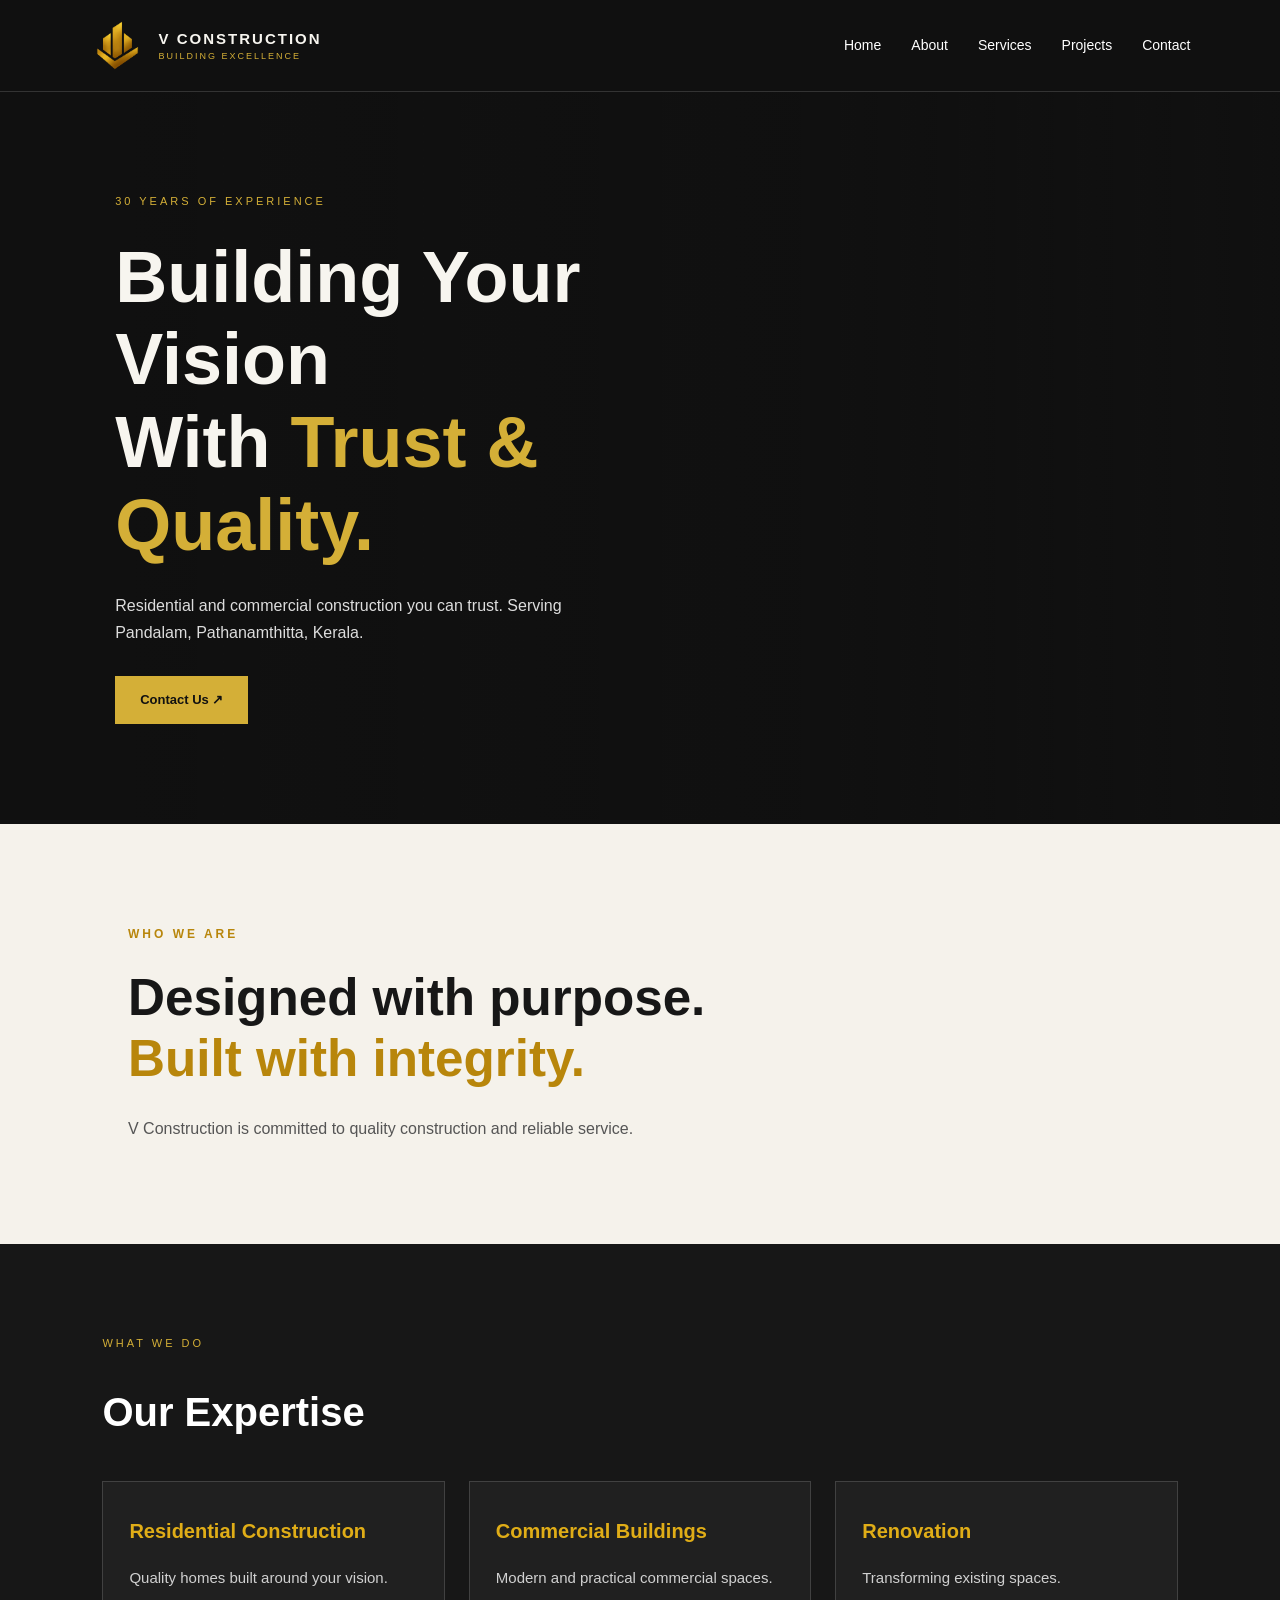
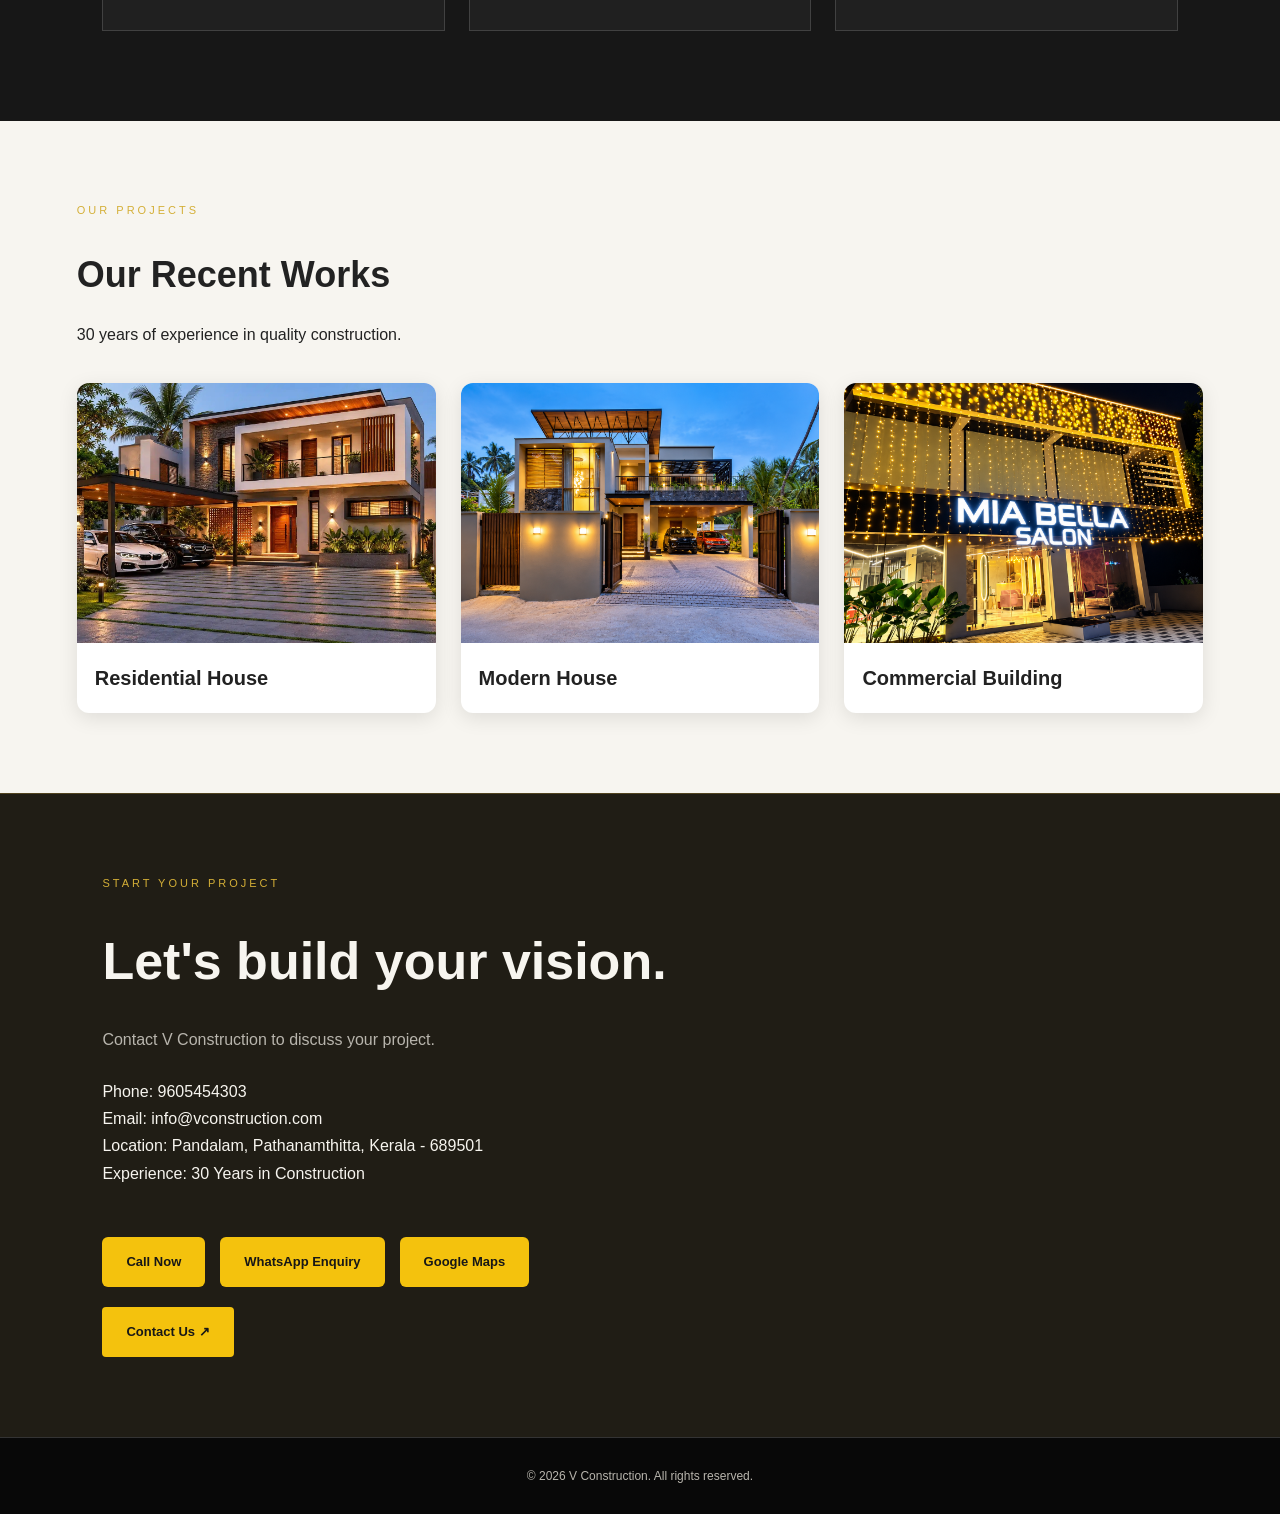
==== index.html @ 73c9fc7d "Add files via upload" ====
<!DOCTYPE html>
<html lang="en">
<head>
    <meta charset="UTF-8">
    <meta name="viewport" content="width=device-width, initial-scale=1.0">
    <title>V Construction | Building Excellence</title>
    <link rel="stylesheet" href="style.css">
</head>
<body>

    <header class="navbar">
        <a href="#home" class="brand">
            <img src="logo.png" alt="V Construction Logo">
            <span>
                <strong>V CONSTRUCTION</strong>
                <small>BUILDING EXCELLENCE</small>
            </span>
        </a>
        <nav class="nav-links">
    <a href="#home">Home</a>
    <a href="#about">About</a>
    <a href="#services">Services</a>
    <a href="#projects">Projects</a>
    <a href="#contact">Contact</a>
</nav>
    </header>

    <section class="hero" id="home">
        <div class="hero-overlay"></div>
        <div class="hero-content">
           
<p class="eyebrow">30 YEARS OF EXPERIENCE</p>

<h1>Building Your Vision<br>With <span>Trust & Quality.</span></h1>

<p class="hero-description">
    Residential and commercial construction you can trust.
    Serving Pandalam, Pathanamthitta, Kerala.
</p>

            <a href="#contact" class="button button-gold">Contact Us ↗</a>
        </div>
    </section>

    <section class="about section" id="about">
        <p class="section-label">WHO WE ARE</p>
        <h2>Designed with purpose.<br><span>Built with integrity.</span></h2>
        <p>V Construction is committed to quality construction and reliable service.</p>
    </section>

    <section class="services section" id="services">
        <p class="section-label">WHAT WE DO</p>
        <h2>Our Expertise</h2>
        <div class="service-grid">
            <div class="service-card">
                <h3>Residential Construction</h3>
                <p>Quality homes built around your vision.</p>
            </div>
            <div class="service-card">
                <h3>Commercial Buildings</h3>
                <p>Modern and practical commercial spaces.</p>
            </div>
            <div class="service-card">
                <h3>Renovation</h3>
                <p>Transforming existing spaces.</p>
            </div>
        </div>
    </section>

    <!-- PROJECTS SECTION -->
    <section class="projects section" id="projects">

        <p class="section-label">OUR PROJECTS</p>
        <h2>Our Recent Works</h2>
        <p>30 years of experience in quality construction.</p>

        <div class="project-grid">

            <div class="project-card">
                <img src="house1.png" alt="House Project 1">
                <h3>Residential House</h3>
            </div>

            <div class="project-card">
                <img src="house2.png" alt="House Project 2">
                <h3>Modern House</h3>
            </div>

            <div class="project-card">
                <img src="building1.png" alt="Commercial Building">
                <h3>Commercial Building</h3>
            </div>

        </div>
    </section>   
<section class="contact section" id="contact">
    <p class="section-label">START YOUR PROJECT</p>
    <h2>Let's build your vision.</h2>
    <p>Contact V Construction to discuss your project.</p>

   
<div class="contact-details">
    <p>
        Phone:
        <a href="tel:+919605454303">9605454303</a>
    </p>

    <p>
        Email:
        <a href="mailto:info@vconstruction.com">
            info@vconstruction.com
        </a>
    </p>

    <p>Location: Pandalam, Pathanamthitta, Kerala - 689501</p>

    <p>Experience: 30 Years in Construction</p>
</div>

<div class="contact-buttons">

    <a href="tel:+919605454303"
       class="button button-gold">
        Call Now
    </a>

   <a href="https://wa.me/919605454303?text=Hello%20V%20Construction,%20I%20would%20like%20to%20enquire%20about%20a%20construction%20project."
   target="_blank"
       target="_blank"
       rel="noopener noreferrer"
       class="button button-gold">
        WhatsApp Enquiry
    </a>

    <a href="https://www.google.com/maps/search/?api=1&query=Pandalam%2C+Pathanamthitta%2C+Kerala+689501"
       target="_blank"
       rel="noopener noreferrer"
       class="button button-gold">
        Google Maps
    </a>

</div>

    <a href="https://mail.google.com/mail/?view=cm&amp;fs=1&amp;to=info@vconstruction.com&amp;su=Project%20Enquiry%20-%20V%20Construction"
       target="_blank"
       class="button button-gold">
        Contact Us ↗
    </a>
</section>

    <footer class="footer">
        <p>© 2026 V Construction. All rights reserved.</p>
    </footer>

</body>
</html>
---- style.css ----
:root {
    --gold: #d4af37;
    --black: #101010;
    --dark: #191919;
    --white: #f7f5ef;
    --grey: #b8b5ad;
}

* {
    margin: 0;
    padding: 0;
    box-sizing: border-box;
}

html {
    scroll-behavior: smooth;
}

body {
    font-family: Arial, sans-serif;
    background: var(--black);
    color: var(--white);
    line-height: 1.7;
}

a {
    text-decoration: none;
    color: inherit;
}

/* NAVIGATION */

.navbar {
    display: flex;
    align-items: center;
    padding: 18px 7%;
    background: var(--black);
    border-bottom: 1px solid #333;
}

.brand {
    display: flex;
    align-items: center;
    gap: 14px;
}

.brand img {
    width: 55px;
    height: 55px;
    object-fit: contain;
    display: block;
}

.brand span {
    display: flex;
    flex-direction: column;
    line-height: 1.5;
}

.brand strong {
    font-size: 15px;
    letter-spacing: 2px;
}

.brand small {
    font-size: 9px;
    color: var(--gold);
    letter-spacing: 2px;
}

/* HERO */

.hero {
    min-height: 580px;
    padding: 100px 9%;
    position: relative;
    display: flex;
    align-items: center;
    background:
        linear-gradient(90deg, #101010 10%, rgba(16,16,16,.78) 65%, rgba(16,16,16,.3)),
        url("https://images.unsplash.com/photo-1600607687920-4e2a09cf159d?auto=format&fit=crop&w=1800&q=85");
    background-position: center;
    background-size: cover;
}

.hero-content {
    max-width: 700px;
    position: relative;
}

.eyebrow,
.section-label {
    color: var(--gold);
    font-size: 11px;
    letter-spacing: 3px;
    margin-bottom: 25px;
}

.hero h1 {
    font-size: clamp(42px, 6vw, 72px);
    line-height: 1.15;
    margin-bottom: 25px;
}

.hero h1 span,
.about h2 span {
    color: var(--gold);
}

.hero-description {
    max-width: 480px;
    color: #ddd;
    margin-bottom: 30px;
}

.button {
    display: inline-block;
    padding: 13px 25px;
    background: var(--gold);
    color: #111;
    font-weight: bold;
    font-size: 13px;
    transition: .3s;
}

.button:hover {
    background: #f0d77b;
}

/* SECTIONS */

.section {
    padding: 80px 8%;
}

.about {
    background: #f5f2e9;
    color: #171717;
}

.about .section-label {
    color: #8c6a12;
}

.about h2 {
    font-size: clamp(30px, 4vw, 45px);
    line-height: 1.3;
    margin-bottom: 25px;
}

.about h2 span {
    color: #9a771a;
}

.about > p:last-child {
    color: #555;
    max-width: 650px;
}

/* SERVICES */

.services {
    background: var(--black);
}

.services > h2 {
    font-size: 38px;
    margin-bottom: 35px;
}

.service-grid {
    display: grid;
    grid-template-columns: repeat(3, minmax(0, 1fr));
    gap: 20px;
}

.service-card {
    background: var(--dark);
    border: 1px solid #353535;
    padding: 30px;
    min-height: 200px;
    transition: .3s;
}

.service-card:hover {
    border-color: var(--gold);
    transform: translateY(-5px);
}

.service-card h3 {
    color: var(--gold);
    font-size: 18px;
    margin-bottom: 15px;
}

.service-card p {
    color: var(--grey);
    font-size: 14px;
}

/* CONTACT */

.contact {
    background: #201d15;
    border-top: 1px solid #51431f;
}

.contact h2 {
    font-size: clamp(32px, 5vw, 52px);
    margin-bottom: 20px;
}

.contact > p:not(.section-label) {
    color: var(--grey);
    margin-bottom: 25px;
}

/* FOOTER */

.footer {
    padding: 28px 7%;
    background: #080808;
    text-align: center;
    color: var(--grey);
    font-size: 12px;
    border-top: 1px solid #333;
}

/* MOBILE */

@media (max-width: 700px) {
    .navbar {
        padding: 15px 5%;
    }

    .brand img {
        width: 45px;
        height: 45px;
    }

    .brand strong {
        font-size: 12px;
    }

    .hero {
        min-height: 520px;
        padding: 75px 7%;
    }

    .hero h1 {
        font-size: 42px;
    }

    .section {
        padding: 60px 6%;
    }

    .service-grid {
        grid-template-columns: 1fr;
    }
}
/* Navigation Menu */
.navbar {
    display: flex;
    justify-content: space-between;
    align-items: center;
}

.nav-links {
    display: flex;
    align-items: center;
    gap: 30px;
}

.nav-links a {
    color: #ffffff;
    text-decoration: none;
    font-size: 14px;
    transition: color 0.3s ease;
}

.nav-links a:hover {
    color: #d4a017;
}

/* ABOUT SECTION - PREMIUM DESIGN */

.about {
    background-color: #f5f2eb;
    color: #171717;
    padding: 100px 10%;
    text-align: left;
}

.about .section-label {
    color: #b8860b;
    font-size: 12px;
    font-weight: 700;
    letter-spacing: 3px;
    margin-bottom: 22px;
}

.about h2 {
    font-size: clamp(32px, 4vw, 52px);
    line-height: 1.2;
    font-weight: 700;
    margin-bottom: 24px;
    color: #171717;
}

.about h2 span {
    color: #b8860b;
}

.about > p:last-child {
    max-width: 650px;
    font-size: 16px;
    line-height: 1.9;
    color: #555555;
}

/* PREMIUM SERVICE CARDS */

.services {
    background-color: #171717;
    color: #ffffff;
    padding: 90px 8%;
}

.services h2 {
    font-size: 40px;
    margin-bottom: 35px;
    color: #ffffff;
}

.service-grid {
    display: grid;
    grid-template-columns: repeat(3, minmax(0, 1fr));
    gap: 24px;
}

.service-card {
    background-color: #202020;
    border: 1px solid #414141;
    padding: 32px 26px;
    min-height: 150px;
    transition: 0.3s ease;
}

.service-card h3 {
    color: #e0ad17;
    font-size: 20px;
    margin-bottom: 16px;
}

.service-card p {
    color: #d0d0d0;
    font-size: 15px;
    line-height: 1.8;
}

.service-card:hover {
    transform: translateY(-6px);
    border-color: #e0ad17;
    background-color: #252525;
}

@media (max-width: 768px) {
    .service-grid {
        grid-template-columns: 1fr;
    }
}

/* Contact Section Button */
.contact .button {
    display: inline-block;
    margin-top: 20px;
    padding: 14px 24px;
    background-color: #f4c20d;
    color: #171717;
    text-decoration: none;
    border-radius: 4px;
    font-weight: 600;
    transition: 0.3s ease;
}

.contact .button:hover {
    background-color: #d4a017;
    transform: translateY(-3px);
}

/* Smooth Navigation */
html {
    scroll-behavior: smooth;
}

/* Mobile Friendly */
@media (max-width: 768px) {
    .contact {
        padding: 60px 6%;
    }

    .contact h2 {
        font-size: 32px;
    }

    .contact p {
        line-height: 1.7;
    }
}

/* PROJECTS SECTION */
.projects {
    background-color: #f7f5f0;
    color: #222222;
    padding: 80px 6%;
}

.projects h2 {
    font-size: 36px;
    margin-bottom: 15px;
}

.projects > p {
    line-height: 1.7;
}

.project-grid {
    display: grid;
    grid-template-columns: repeat(3, 1fr);
    gap: 25px;
    margin-top: 35px;
}

.project-card {
    background-color: #ffffff;
    border-radius: 12px;
    overflow: hidden;
    box-shadow: 0 5px 20px rgba(0, 0, 0, 0.10);
    transition: transform 0.3s ease;
}

.project-card:hover {
    transform: translateY(-6px);
}

.project-card img {
    width: 100%;
    height: 260px;
    object-fit: cover;
    display: block;
}

.project-card h3 {
    padding: 18px;
    margin: 0;
    font-size: 20px;
}

/* MOBILE RESPONSIVE */
@media (max-width: 768px) {
    .project-grid {
        grid-template-columns: 1fr;
    }

    .projects h2 {
        font-size: 28px;
    }

    .project-card img {
        height: 230px;
    }
}

/* Contact Buttons */

.contact-buttons {
    display: flex;
    flex-wrap: wrap;
    gap: 15px;
    margin-top: 30px;
}

.contact-buttons .button {
    display: inline-block;
    padding: 14px 24px;
    text-decoration: none;
    font-weight: 600;
    border-radius: 6px;
    transition: 0.3s ease;
}

.contact-buttons .button:hover {
    transform: translateY(-3px);
}

/* Mobile Responsive Design */
@media (max-width: 768px) {

    .navbar {
        padding: 15px 5%;
        flex-wrap: wrap;
        gap: 15px;
    }

    .nav-links {
        display: flex;
        flex-wrap: wrap;
        gap: 12px;
    }

    .hero {
        min-height: 75vh;
        padding: 50px 6%;
    }

    .hero h1 {
        font-size: clamp(32px, 8vw, 44px);
        line-height: 1.2;
    }

    .hero-description {
        font-size: 16px;
    }

    .service-grid,
    .project-grid {
        grid-template-columns: 1fr;
    }

    .project-card img {
        width: 100%;
        height: 230px;
        object-fit: cover;
    }

    .contact-buttons {
        flex-direction: column;
        align-items: flex-start;
    }

    .contact-buttons .button {
        text-align: center;
    }
}
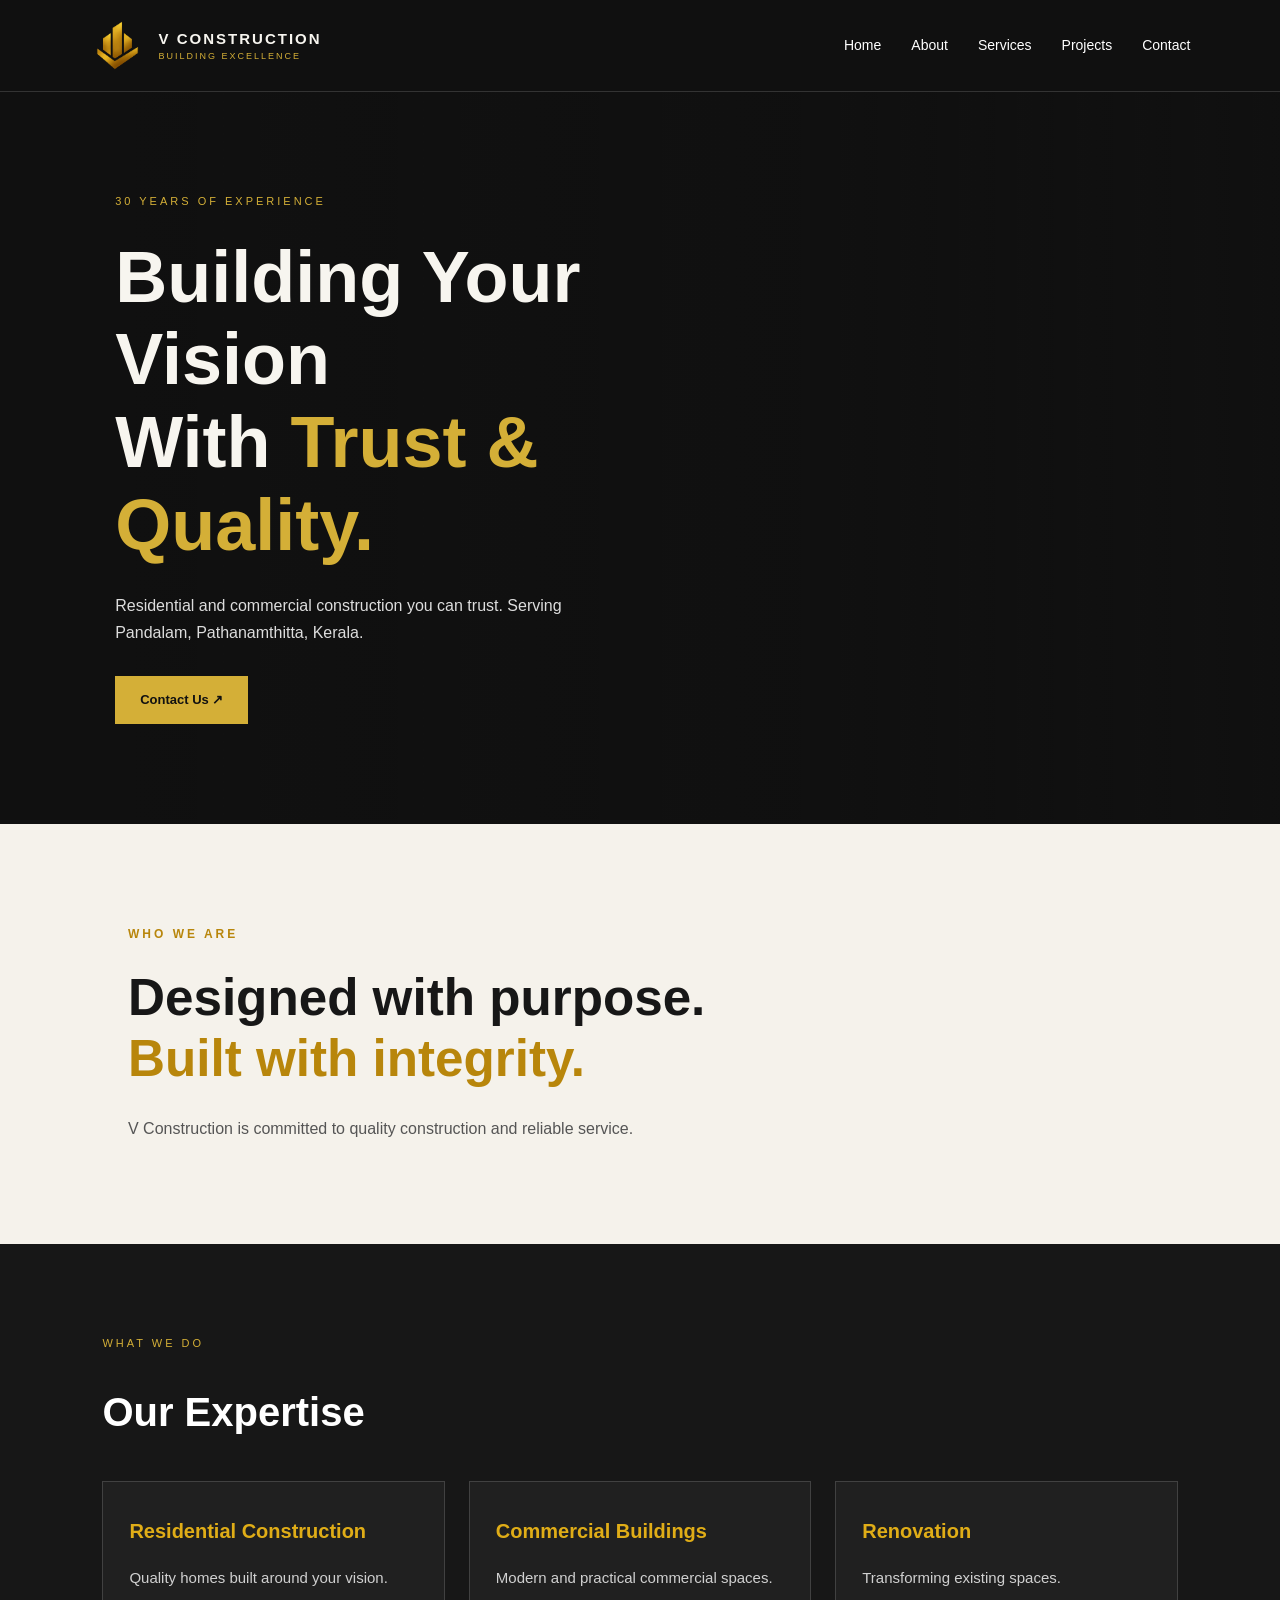
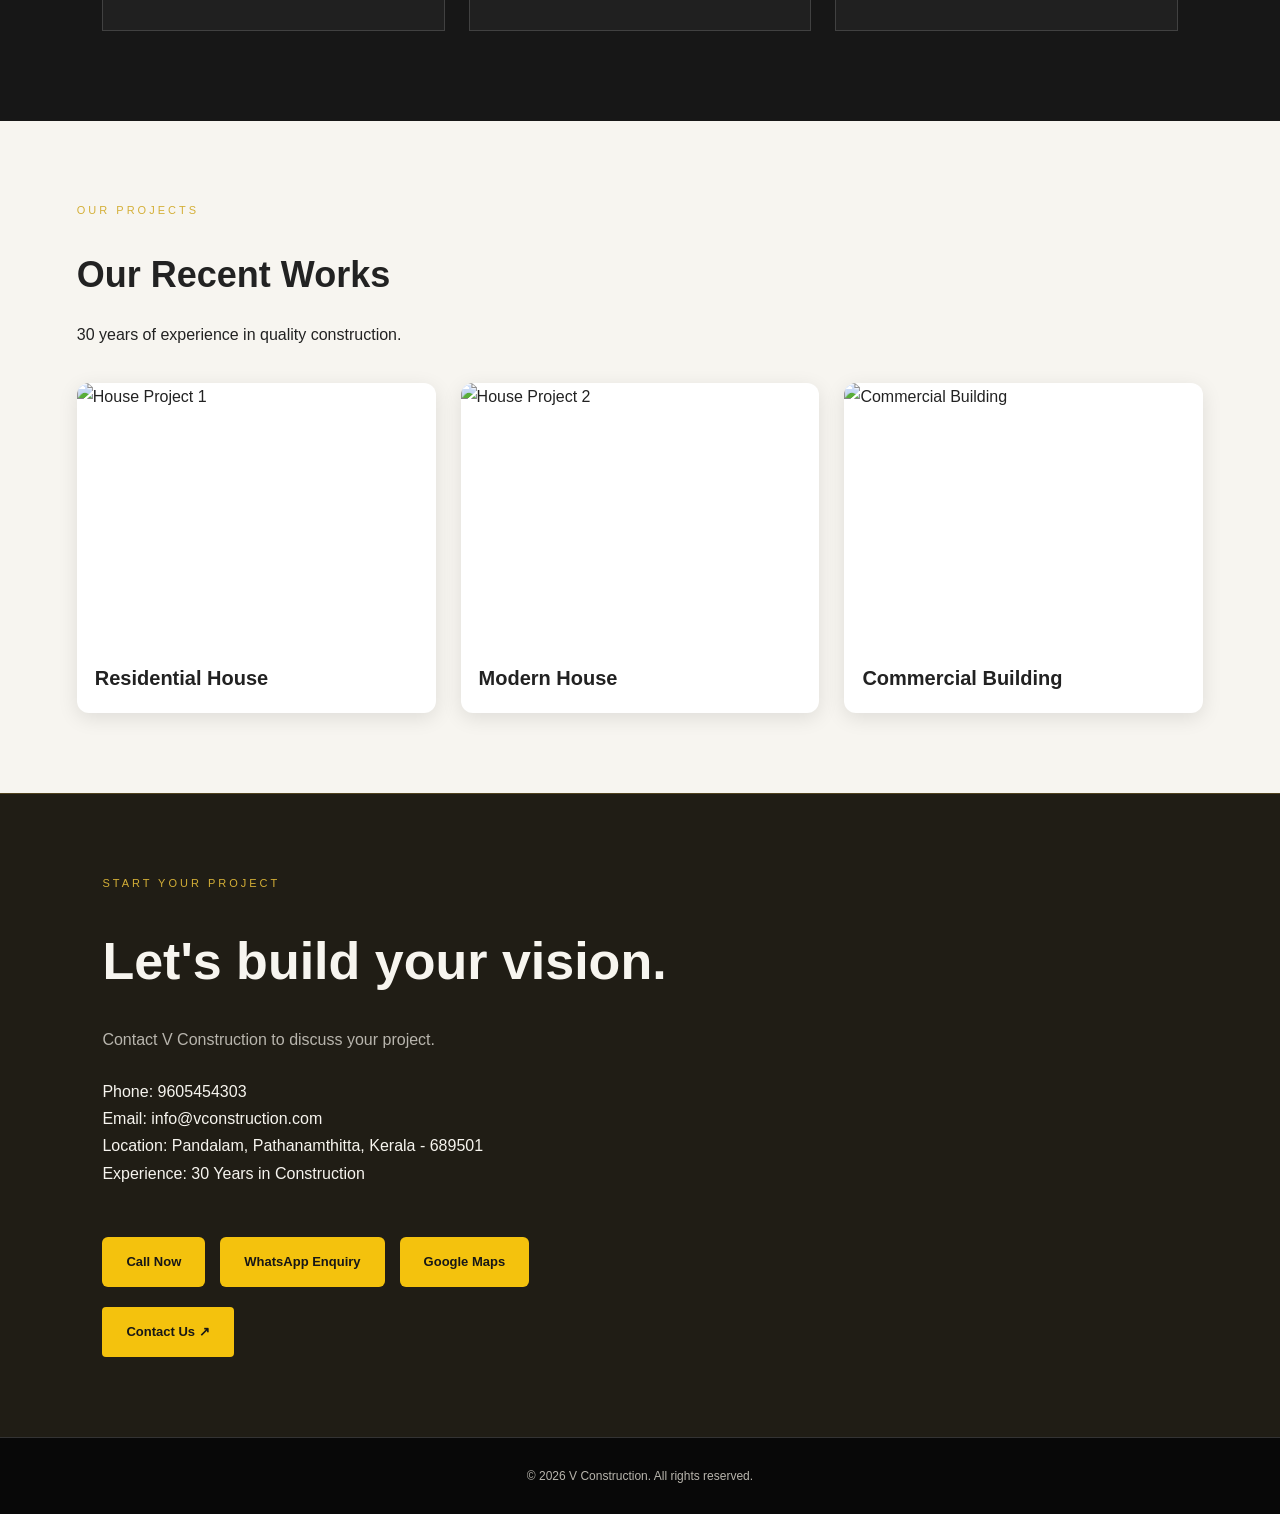
==== commit 55f82ae9: "Add files via upload" ====
--- a/index.html
+++ b/index.html
@@ -78,17 +78,17 @@
         <div class="project-grid">
 
             <div class="project-card">
-                <img src="house1.png" alt="House Project 1">
+                <img src="images/house1.png" alt="House Project 1">
                 <h3>Residential House</h3>
             </div>
 
             <div class="project-card">
-                <img src="house2.png" alt="House Project 2">
+                <img src="images/house2.png" alt="House Project 2">
                 <h3>Modern House</h3>
             </div>
 
             <div class="project-card">
-                <img src="building1.png" alt="Commercial Building">
+                <img src="images/building1.png" alt="Commercial Building">
                 <h3>Commercial Building</h3>
             </div>
 
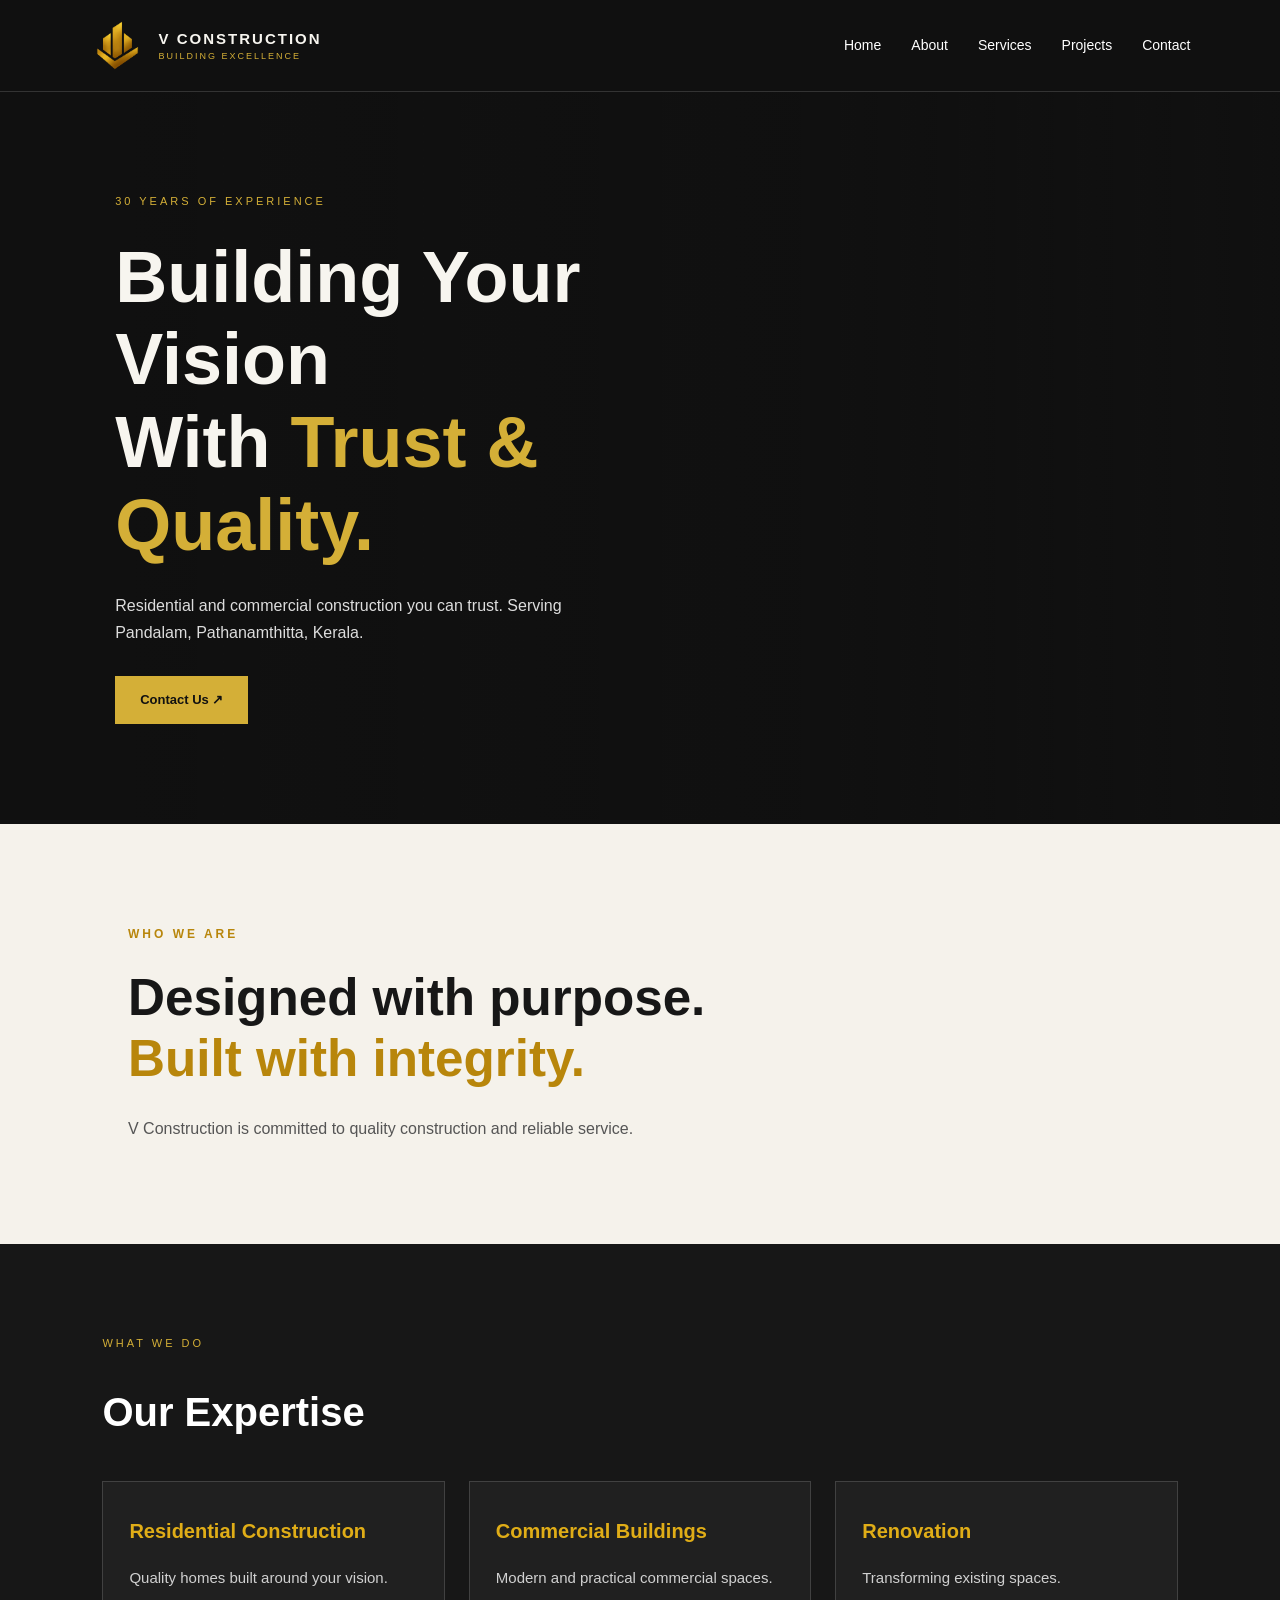
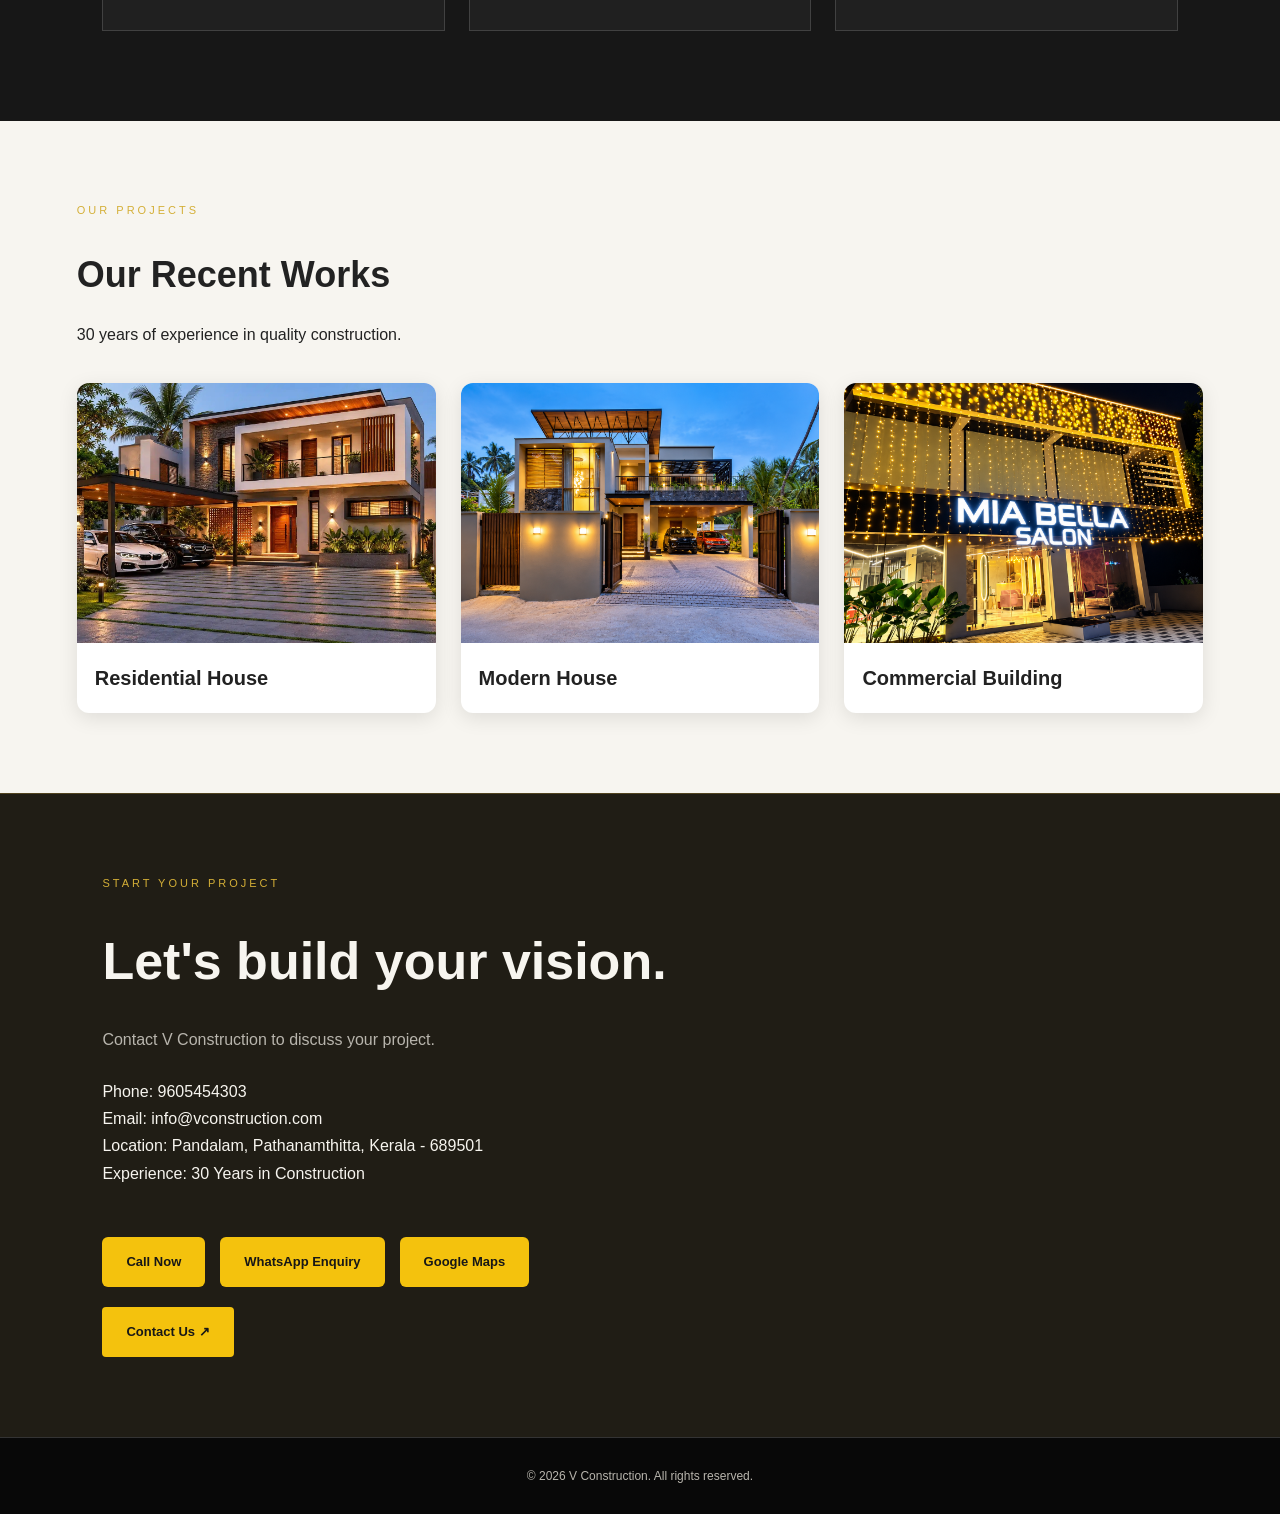
==== commit cd3dbea5: "Add files via upload" ====
--- a/index.html
+++ b/index.html
@@ -78,17 +78,17 @@
         <div class="project-grid">
 
             <div class="project-card">
-                <img src="images/house1.png" alt="House Project 1">
+                <img src="house1.png" alt="House Project 1">
                 <h3>Residential House</h3>
             </div>
 
             <div class="project-card">
-                <img src="images/house2.png" alt="House Project 2">
+                <img src="house2.png" alt="House Project 2">
                 <h3>Modern House</h3>
             </div>
 
             <div class="project-card">
-                <img src="images/building1.png" alt="Commercial Building">
+                <img src="building1.png" alt="Commercial Building">
                 <h3>Commercial Building</h3>
             </div>
 
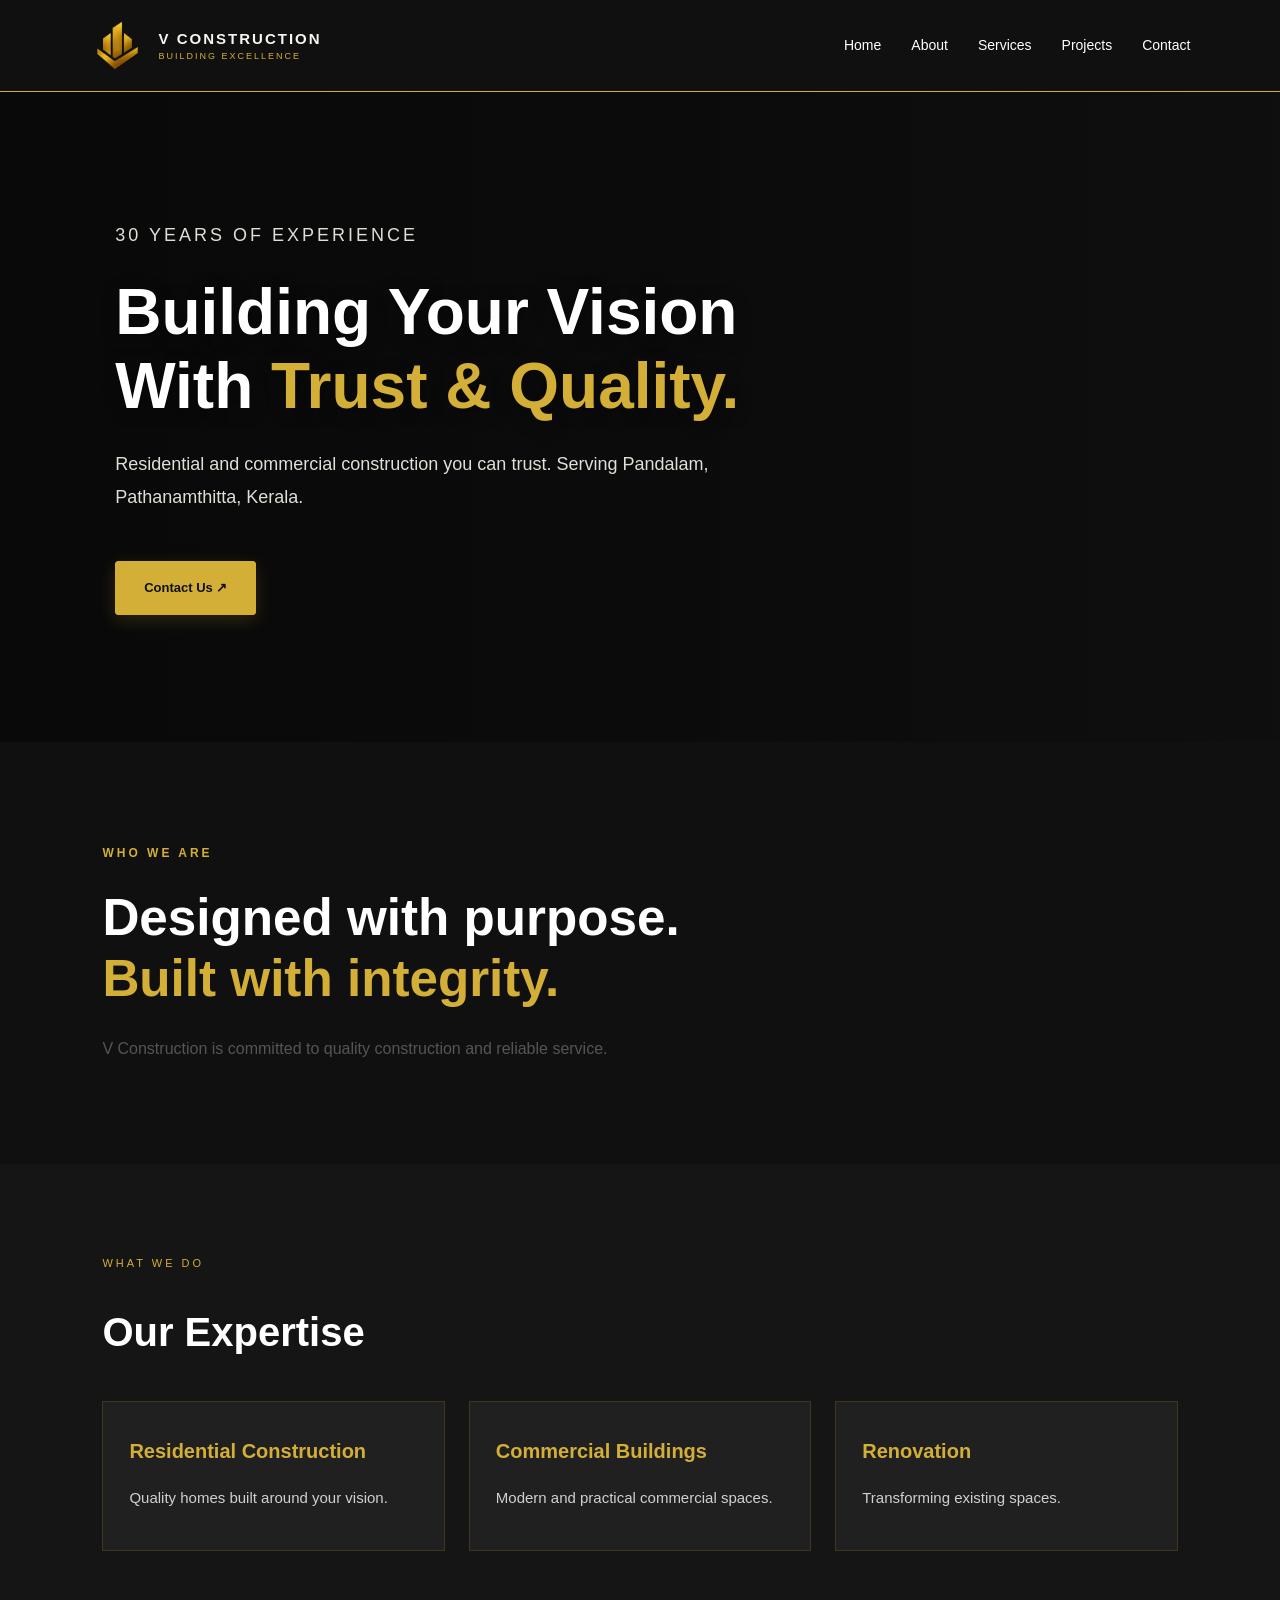
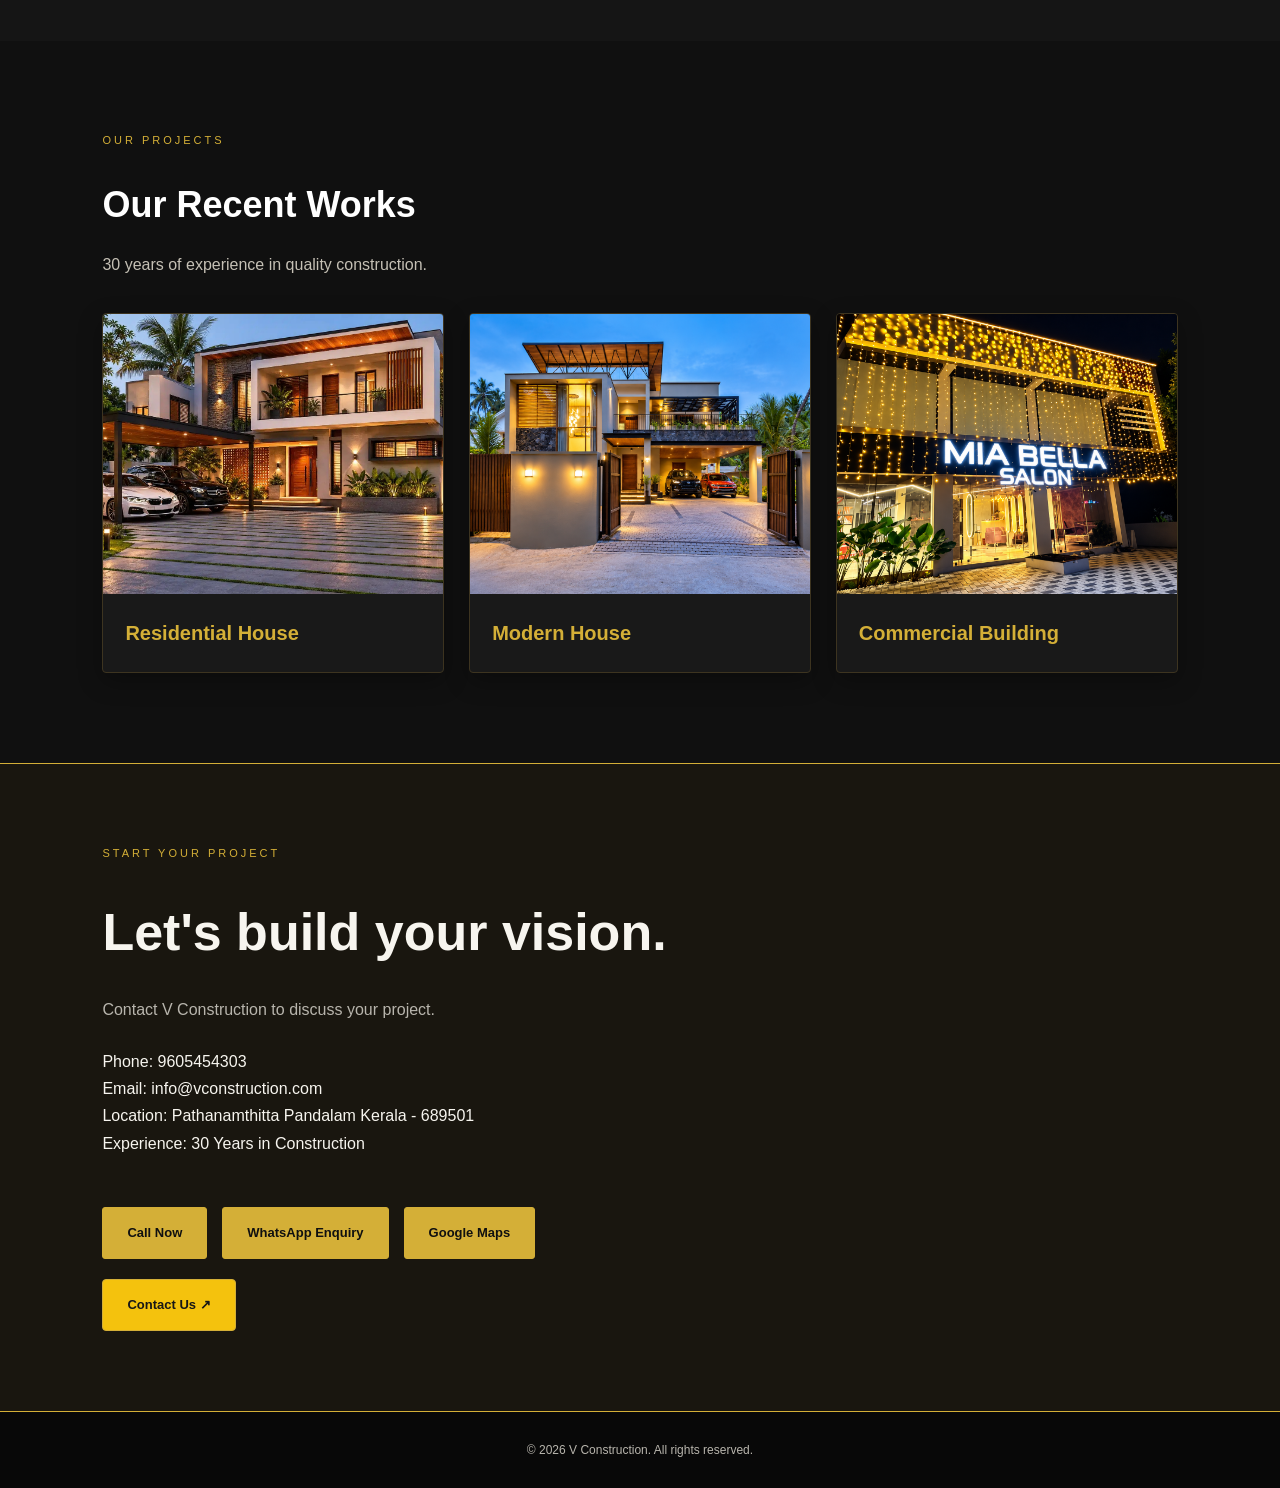
==== commit 521fb287: "Update index.html" ====
--- a/index.html
+++ b/index.html
@@ -113,7 +113,7 @@
         </a>
     </p>
 
-    <p>Location: Pandalam, Pathanamthitta, Kerala - 689501</p>
+    <p>Location: Pathanamthitta Pandalam Kerala - 689501</p>
 
     <p>Experience: 30 Years in Construction</p>
 </div>
--- a/style.css
+++ b/style.css
@@ -544,3 +544,268 @@
         text-align: center;
     }
 }
+
+/* V CONSTRUCTION - PREMIUM GOLD & BLACK */
+
+:root {
+    --gold: #d4af37;
+    --premium-black: #101010;
+    --premium-dark: #191919;
+}
+
+.navbar {
+    background: #101010;
+    border-bottom: 1px solid #d4af37;
+    position: sticky;
+    top: 0;
+    z-index: 1000;
+}
+
+.nav-links a:hover {
+    color: #d4af37;
+}
+
+.hero {
+    min-height: 650px;
+    background-color: #101010;
+}
+
+.button,
+.contact-buttons .button {
+    background: #d4af37;
+    color: #101010;
+    border: 1px solid #d4af37;
+    border-radius: 3px;
+    font-weight: 700;
+}
+
+.button:hover,
+.contact-buttons .button:hover {
+    background: #f0d77b;
+    color: #101010;
+}
+
+.projects {
+    background: #101010;
+    color: #f7f5ef;
+    padding: 90px 8%;
+}
+
+.projects .section-label {
+    color: #d4af37;
+}
+
+.projects h2 {
+    color: #ffffff;
+}
+
+.projects > p:not(.section-label) {
+    color: #c5c0b5;
+}
+
+.project-card {
+    background: #191919;
+    border: 1px solid #3d3420;
+    border-radius: 4px;
+    box-shadow: 0 8px 25px rgba(0, 0, 0, 0.3);
+    transition: transform 0.3s ease,
+                border-color 0.3s ease;
+}
+
+.project-card:hover {
+    transform: translateY(-7px);
+    border-color: #d4af37;
+}
+
+.project-card img {
+    width: 100%;
+    height: 280px;
+    object-fit: cover;
+    display: block;
+}
+
+.project-card h3 {
+    color: #d4af37;
+    padding: 22px;
+}
+
+.services {
+    background: #151515;
+}
+
+.service-card {
+    border-color: #42371d;
+}
+
+.service-card h3 {
+    color: #d4af37;
+}
+
+.contact {
+    background: #19160f;
+    border-top: 1px solid #d4af37;
+}
+
+.footer {
+    background: #080808;
+    border-top: 1px solid #d4af37;
+}
+
+@media (max-width: 768px) {
+    .hero {
+        min-height: 520px;
+        padding: 60px 6%;
+    }
+
+    .project-grid {
+        grid-template-columns: 1fr;
+    }
+
+    .project-card img {
+        height: 240px;
+    }
+
+    .nav-links {
+        gap: 12px;
+    }
+}
+
+/* PREMIUM HERO SECTION */
+
+.hero {
+    position: relative;
+    min-height: 650px;
+    display: flex;
+    align-items: center;
+    background-color: #101010;
+    background-position: center;
+    background-size: cover;
+    color: #ffffff;
+    overflow: hidden;
+}
+
+.hero h1 {
+    color: #ffffff;
+    font-size: clamp(38px, 5vw, 68px);
+    line-height: 1.15;
+    font-weight: 800;
+    max-width: 800px;
+}
+
+.hero h1 span {
+    color: #d4af37;
+}
+
+.hero p {
+    color: #e0ded7;
+    font-size: 18px;
+    line-height: 1.8;
+    max-width: 620px;
+}
+
+.hero .section-label {
+    color: #d4af37;
+    letter-spacing: 3px;
+    font-weight: 700;
+}
+
+.hero .button {
+    display: inline-block;
+    margin-top: 18px;
+    padding: 15px 28px;
+    background: #d4af37;
+    color: #101010;
+    text-decoration: none;
+    font-weight: 700;
+    transition: 0.3s ease;
+}
+
+.hero .button:hover {
+    background: #f0d77b;
+    transform: translateY(-2px);
+}
+
+@media (max-width: 768px) {
+    .hero {
+        min-height: 520px;
+        padding: 50px 6%;
+    }
+
+    .hero h1 {
+        font-size: 38px;
+    }
+
+    .hero p {
+        font-size: 16px;
+    }
+}
+
+/* PREMIUM HERO FINISHING TOUCH */
+
+.hero {
+    isolation: isolate;
+}
+
+.hero::before {
+    content: "";
+    position: absolute;
+    inset: 0;
+    background: linear-gradient(
+        90deg,
+        rgba(8, 8, 8, 0.88) 0%,
+        rgba(8, 8, 8, 0.62) 50%,
+        rgba(8, 8, 8, 0.18) 100%
+    );
+    z-index: -1;
+    pointer-events: none;
+}
+
+.hero h1 {
+    text-shadow: 0 3px 18px rgba(0, 0, 0, 0.35);
+}
+
+.hero .section-label {
+    color: #d4af37;
+}
+
+.hero .button {
+    box-shadow: 0 5px 18px rgba(212, 175, 55, 0.18);
+}
+
+/* PREMIUM ABOUT SECTION */
+
+.about {
+    background: #101010;
+    color: #f5f5f5;
+    padding: 100px 8%;
+}
+
+.about h2 {
+    color: #ffffff;
+}
+
+.about h2 span {
+    color: #d4af37;
+}
+
+.about p {
+    color: #c9c5ba;
+    line-height: 1.9;
+}
+
+.about .section-label {
+    color: #d4af37;
+    letter-spacing: 3px;
+    font-weight: 700;
+}
+
+.about img {
+    border: 1px solid #d4af37;
+    border-radius: 4px;
+}
+
+@media (max-width: 768px) {
+    .about {
+        padding: 65px 6%;
+    }
+}
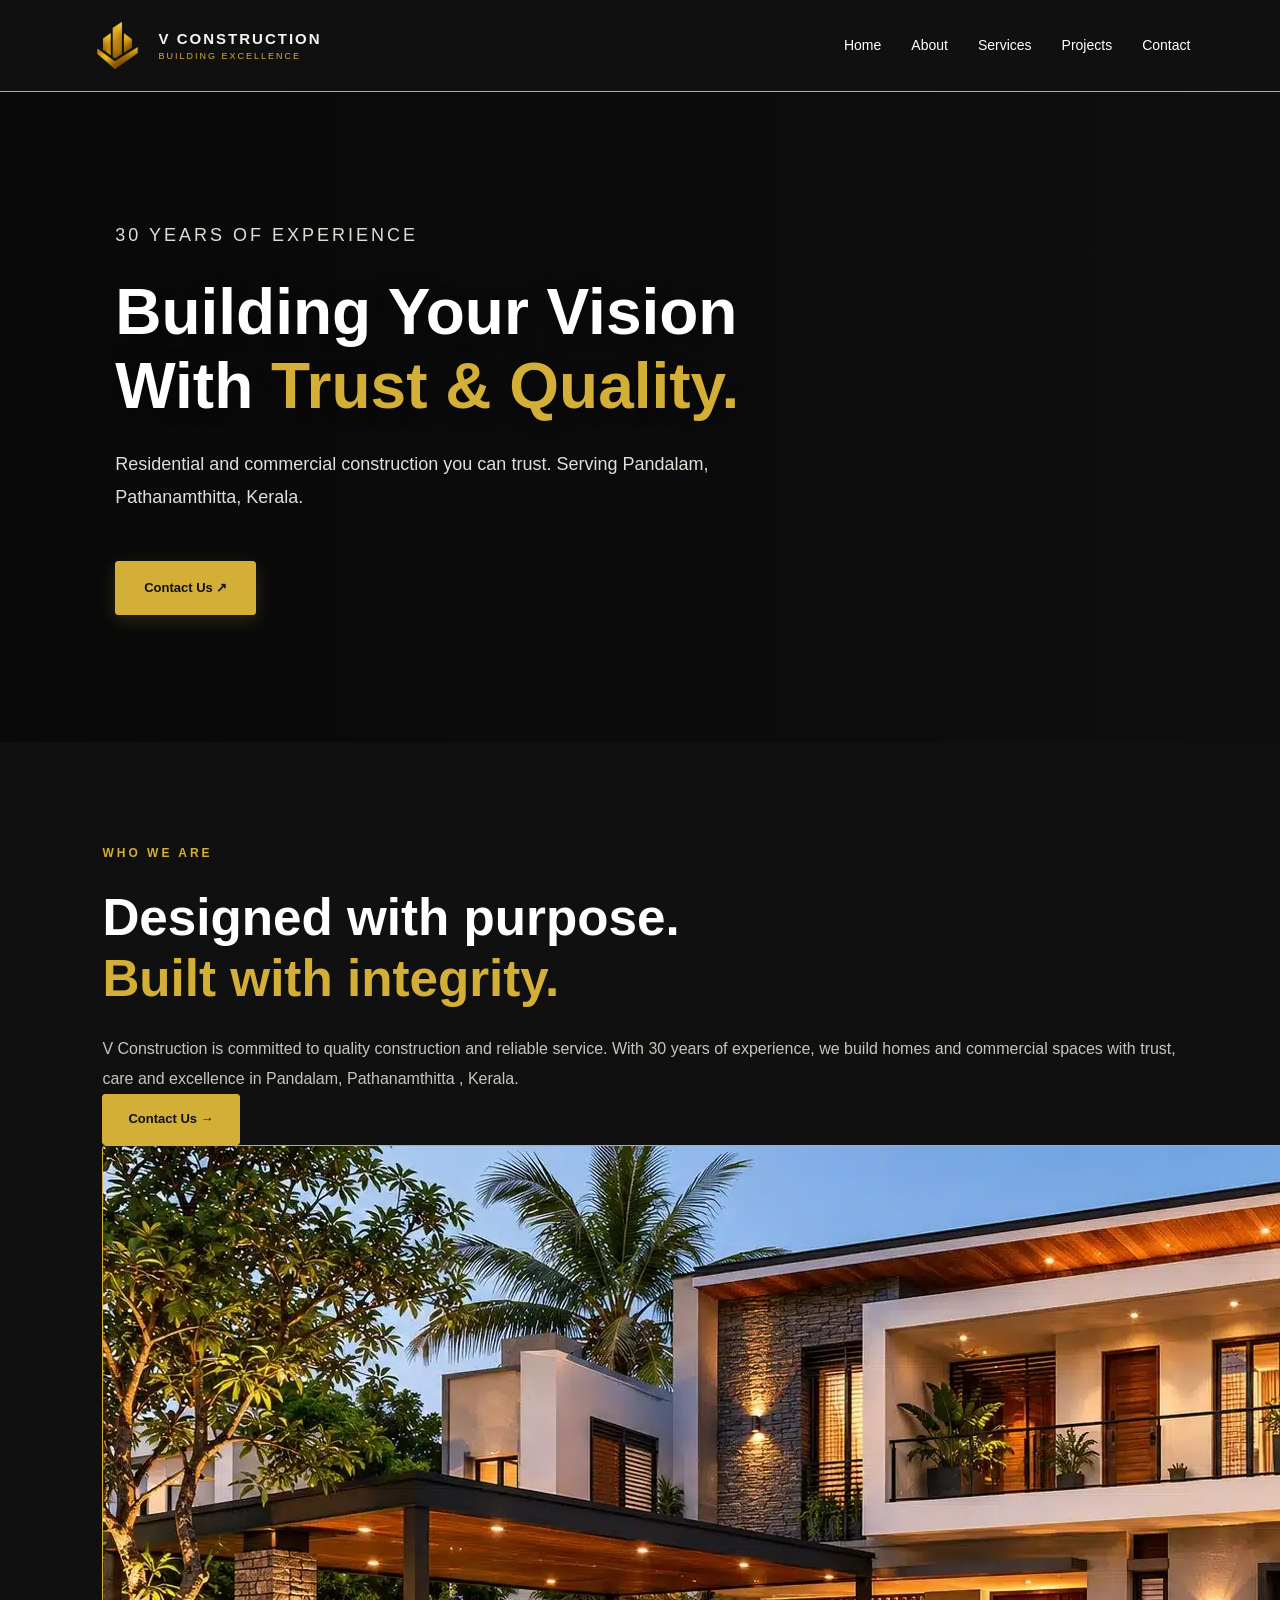
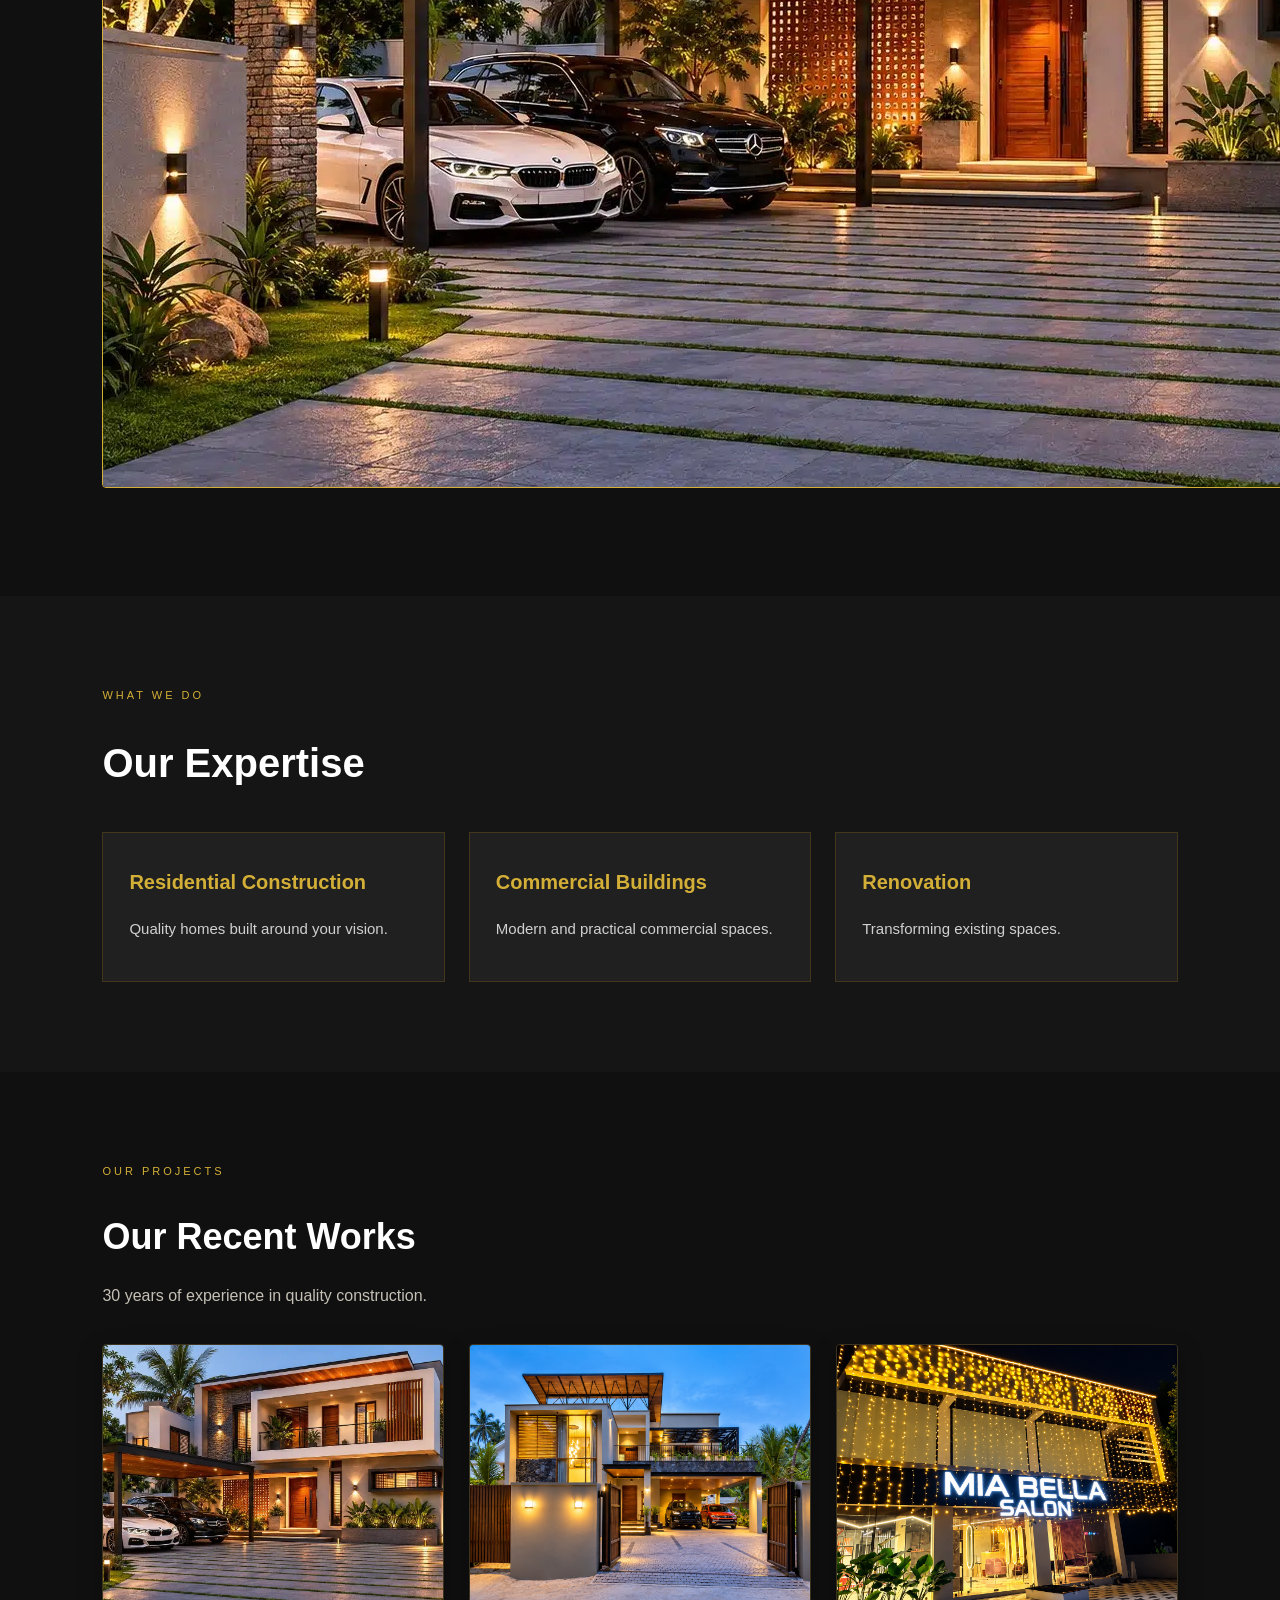
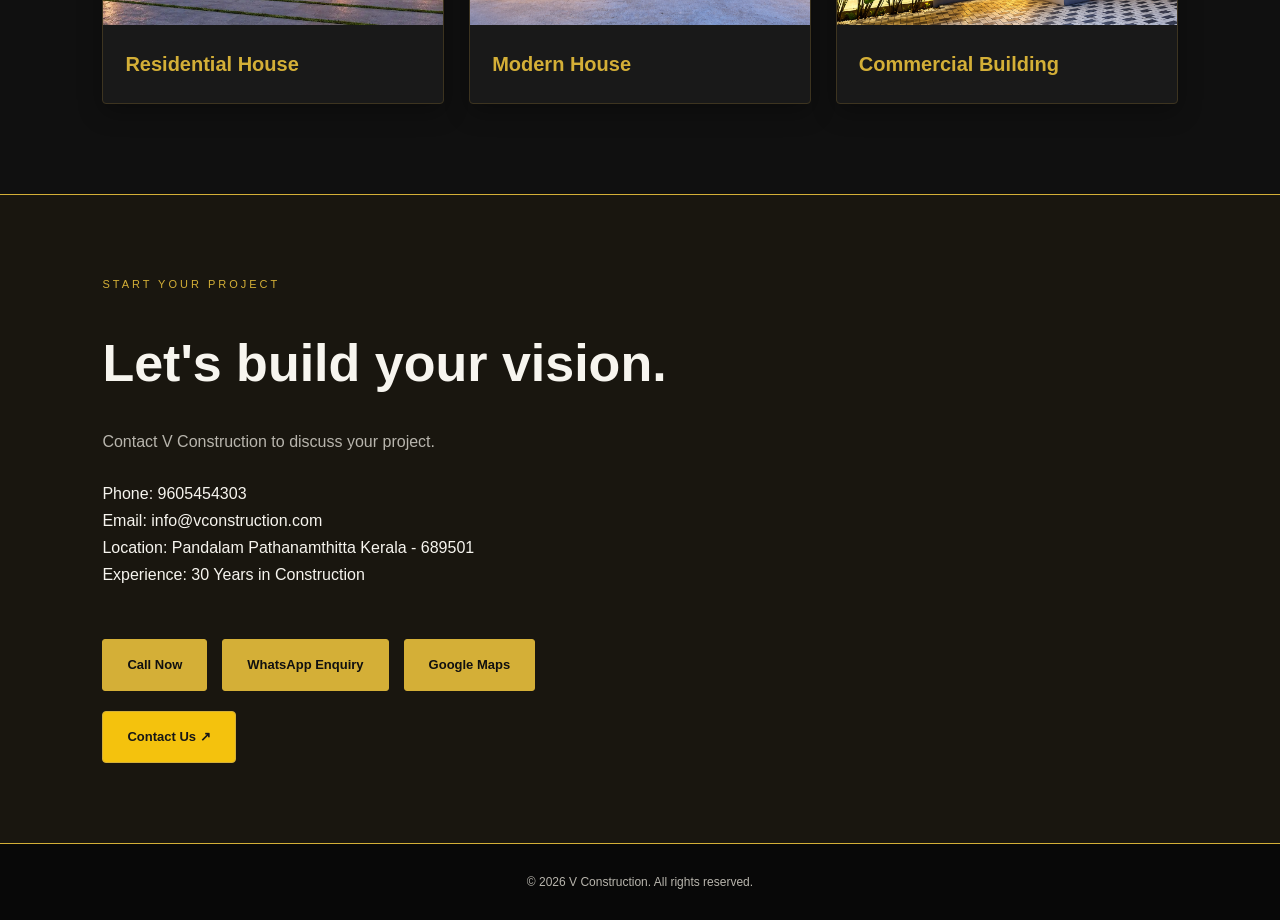
==== commit 3b5510f2: "Update index.html" ====
--- a/index.html
+++ b/index.html
@@ -43,11 +43,34 @@
         </div>
     </section>
 
-    <section class="about section" id="about">
-        <p class="section-label">WHO WE ARE</p>
-        <h2>Designed with purpose.<br><span>Built with integrity.</span></h2>
-        <p>V Construction is committed to quality construction and reliable service.</p>
-    </section>
+   
+<section class="about section" id="about">
+    <div class="about-container">
+        <div class="about-content">
+            <p class="section-label">WHO WE ARE</p>
+
+            <h2>
+                Designed with purpose.<br>
+                <span>Built with integrity.</span>
+            </h2>
+
+            <p>
+                V Construction is committed to quality construction
+                and reliable service. With 30 years of experience,
+                we build homes and commercial spaces with trust,
+                care and excellence in Pandalam, Pathanamthitta , Kerala.
+            </p>
+
+            <a href="#contact" class="button button-gold">
+                Contact Us →
+            </a>
+        </div>
+
+        <div class="about-image">
+            <img src="house1.png" alt="V Construction Residential Project">
+        </div>
+    </div>
+</section>
 
     <section class="services section" id="services">
         <p class="section-label">WHAT WE DO</p>
@@ -113,7 +136,7 @@
         </a>
     </p>
 
-    <p>Location: Pathanamthitta Pandalam Kerala - 689501</p>
+    <p>Location: Pandalam Pathanamthitta Kerala - 689501</p>
 
     <p>Experience: 30 Years in Construction</p>
 </div>
--- a/style.css
+++ b/style.css
@@ -809,3 +809,34 @@
         padding: 65px 6%;
     }
 }
+
+/* ABOUT SECTION - BLACK & GOLD FIX */
+
+section.about.section#about {
+    background: #101010 !important;
+    color: #f5f5f5 !important;
+    padding: 100px 8%;
+}
+
+section.about.section#about h2 {
+    color: #ffffff !important;
+}
+
+section.about.section#about h2 span {
+    color: #d4af37 !important;
+}
+
+section.about.section#about p {
+    color: #c9c5ba !important;
+    line-height: 1.9;
+}
+
+section.about.section#about .section-label {
+    color: #d4af37 !important;
+}
+
+@media (max-width: 768px) {
+    section.about.section#about {
+        padding: 65px 6%;
+    }
+}
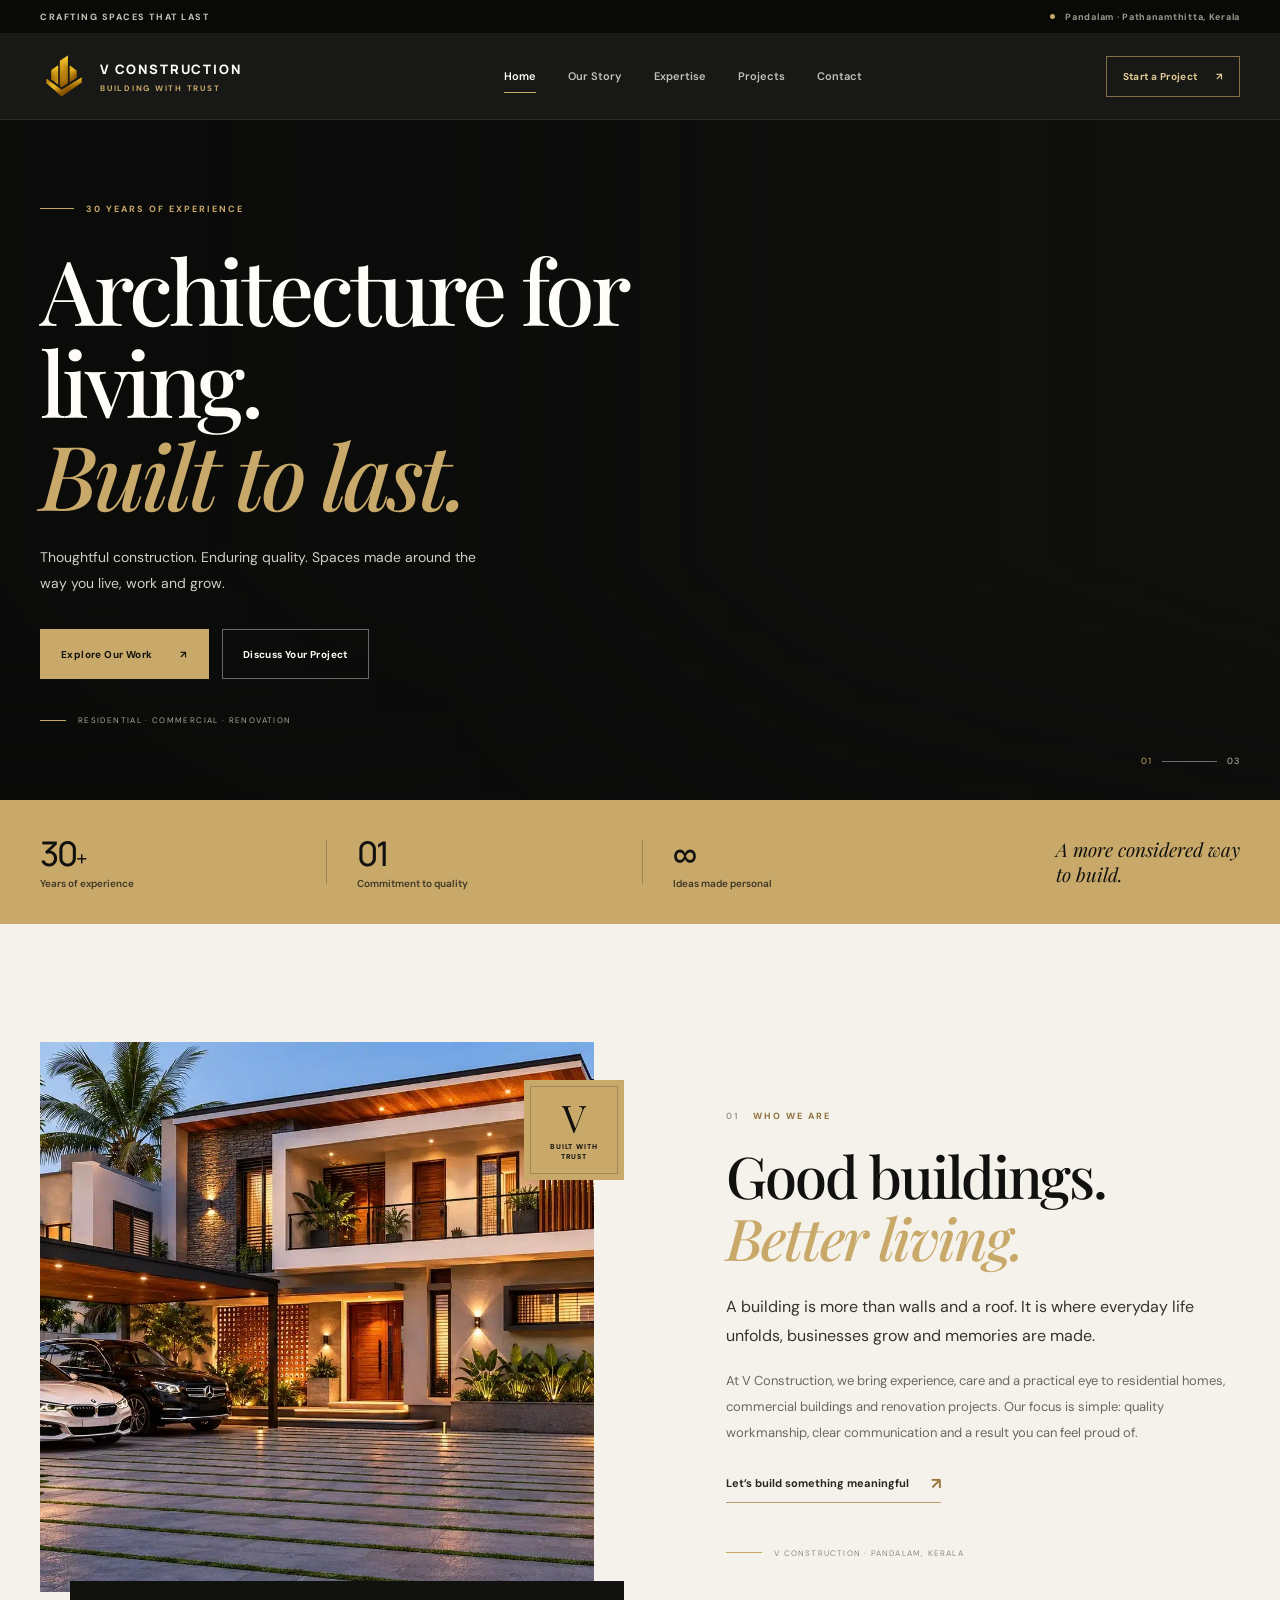
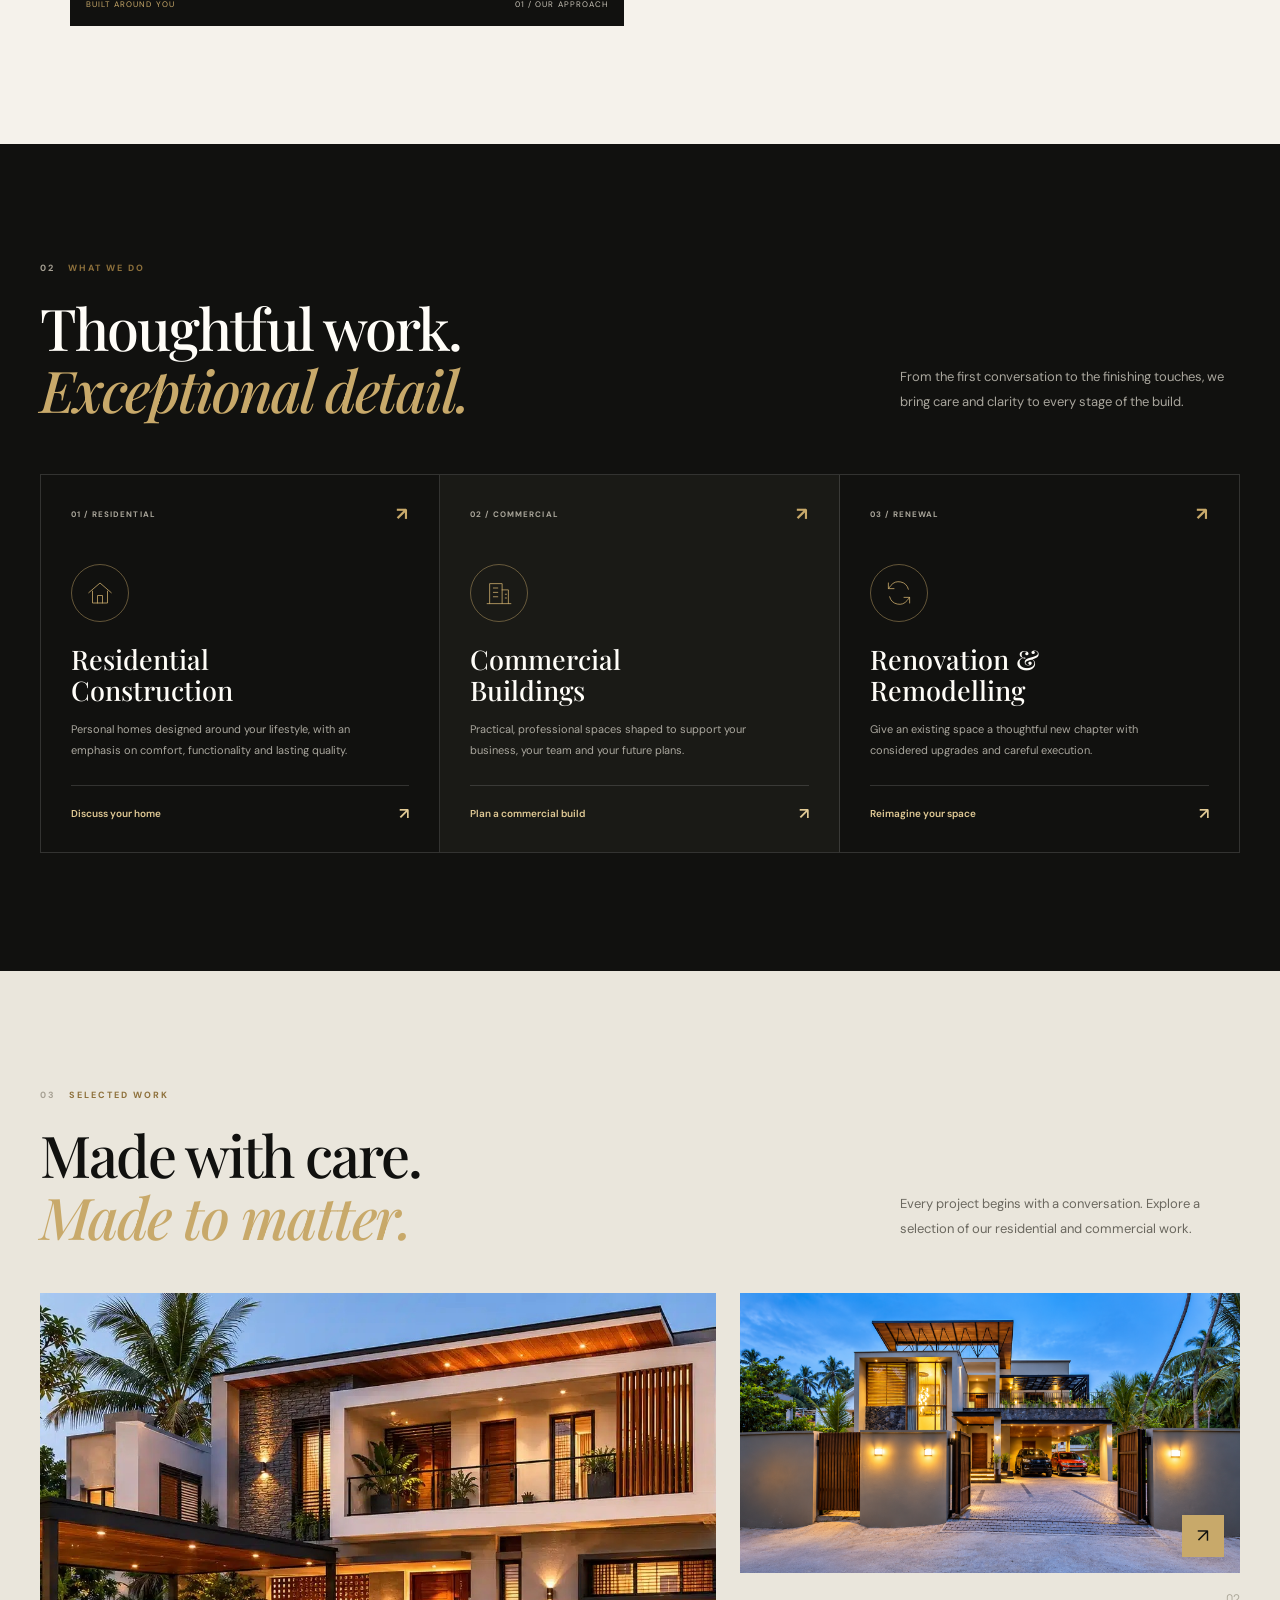
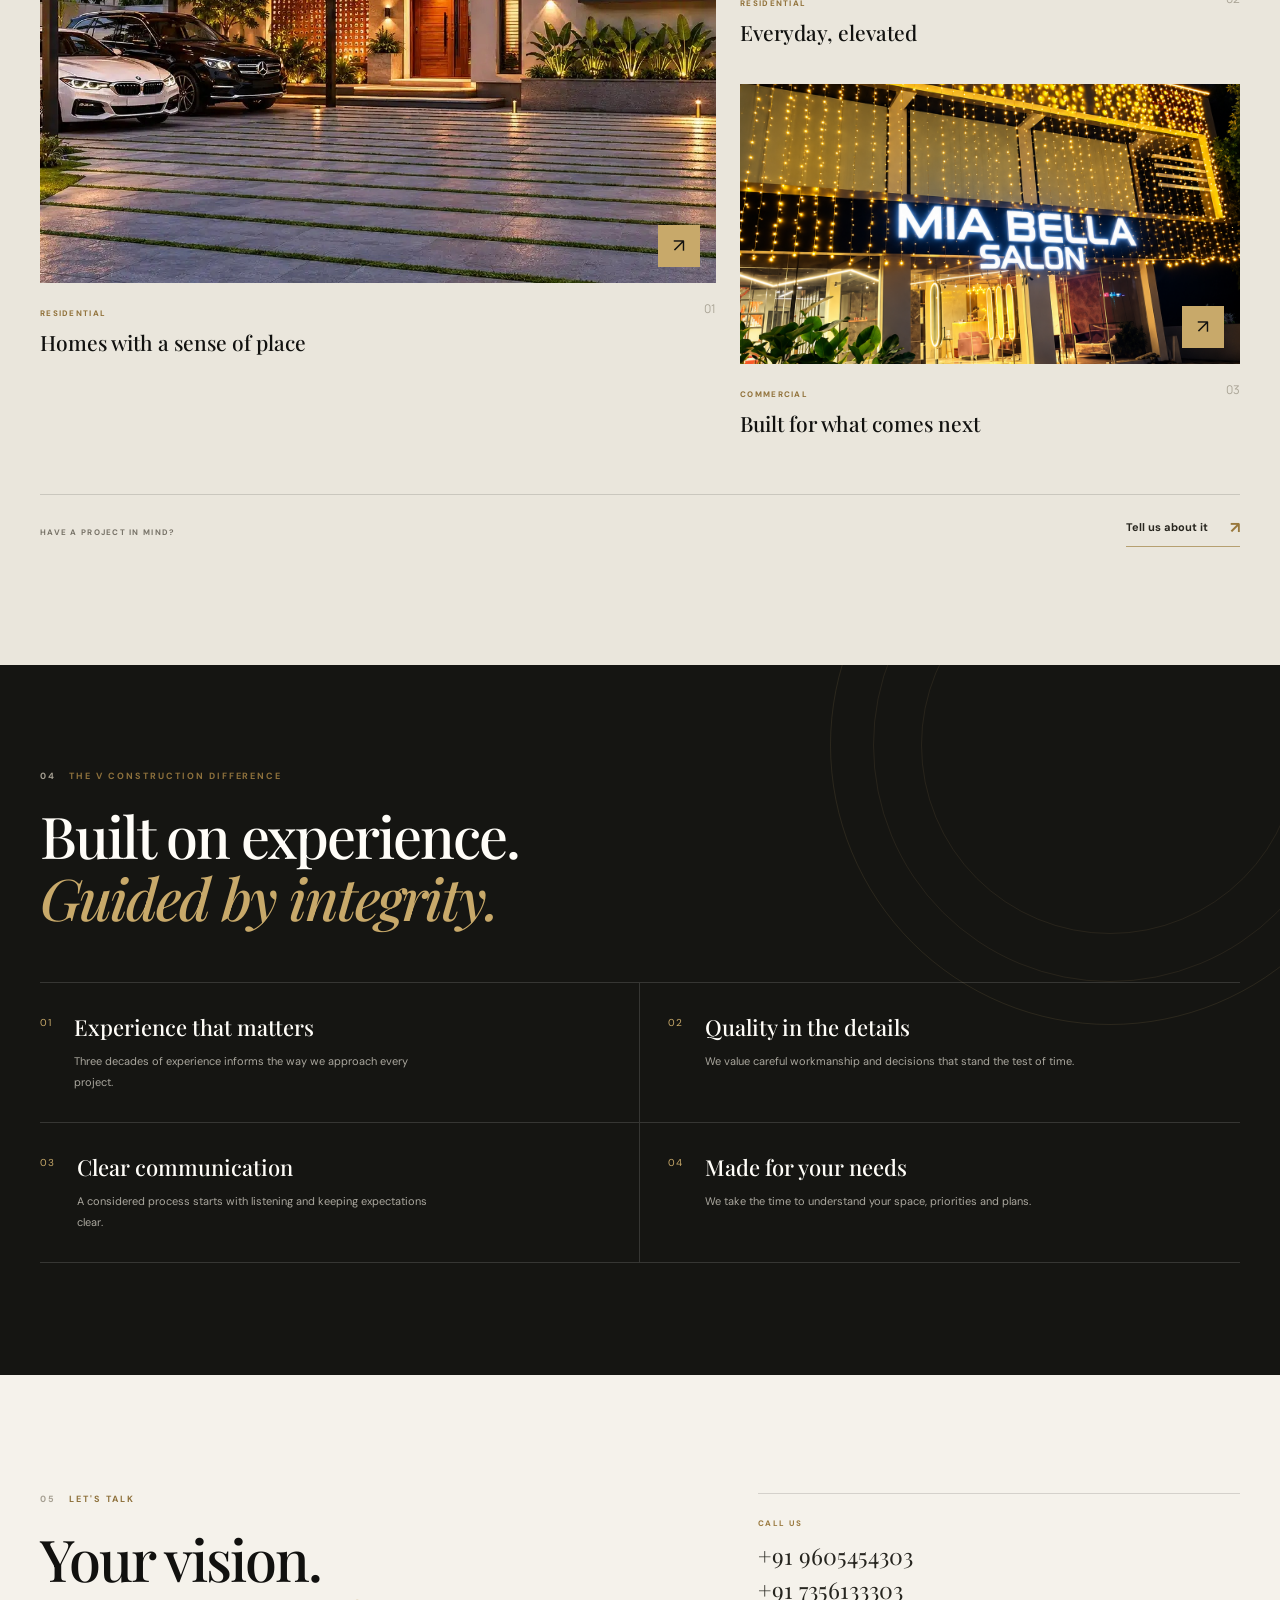
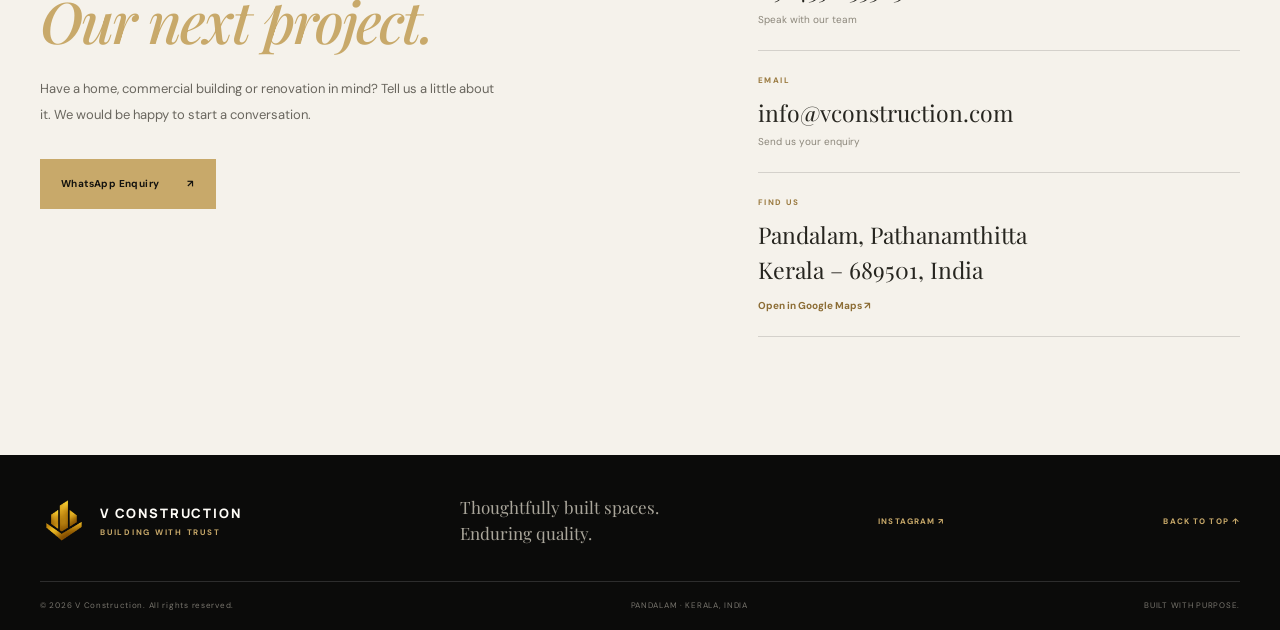
==== commit 9844e45c: "Add files via upload" ====
--- a/index.html
+++ b/index.html
@@ -1,180 +1,215 @@
-
-<!DOCTYPE html>
-<html lang="en">
-<head>
-    <meta charset="UTF-8">
-    <meta name="viewport" content="width=device-width, initial-scale=1.0">
-    <title>V Construction | Building Excellence</title>
-    <link rel="stylesheet" href="style.css">
-</head>
-<body>
-
-    <header class="navbar">
-        <a href="#home" class="brand">
-            <img src="logo.png" alt="V Construction Logo">
-            <span>
-                <strong>V CONSTRUCTION</strong>
-                <small>BUILDING EXCELLENCE</small>
-            </span>
-        </a>
-        <nav class="nav-links">
-    <a href="#home">Home</a>
-    <a href="#about">About</a>
-    <a href="#services">Services</a>
-    <a href="#projects">Projects</a>
-    <a href="#contact">Contact</a>
-</nav>
-    </header>
-
-    <section class="hero" id="home">
-        <div class="hero-overlay"></div>
-        <div class="hero-content">
-           
-<p class="eyebrow">30 YEARS OF EXPERIENCE</p>
-
-<h1>Building Your Vision<br>With <span>Trust & Quality.</span></h1>
-
-<p class="hero-description">
-    Residential and commercial construction you can trust.
-    Serving Pandalam, Pathanamthitta, Kerala.
-</p>
-
-            <a href="#contact" class="button button-gold">Contact Us ↗</a>
-        </div>
-    </section>
-
-   
-<section class="about section" id="about">
-    <div class="about-container">
-        <div class="about-content">
-            <p class="section-label">WHO WE ARE</p>
-
-            <h2>
-                Designed with purpose.<br>
-                <span>Built with integrity.</span>
-            </h2>
-
-            <p>
-                V Construction is committed to quality construction
-                and reliable service. With 30 years of experience,
-                we build homes and commercial spaces with trust,
-                care and excellence in Pandalam, Pathanamthitta , Kerala.
-            </p>
-
-            <a href="#contact" class="button button-gold">
-                Contact Us →
-            </a>
-        </div>
-
-        <div class="about-image">
-            <img src="house1.png" alt="V Construction Residential Project">
-        </div>
-    </div>
-</section>
-
-    <section class="services section" id="services">
-        <p class="section-label">WHAT WE DO</p>
-        <h2>Our Expertise</h2>
-        <div class="service-grid">
-            <div class="service-card">
-                <h3>Residential Construction</h3>
-                <p>Quality homes built around your vision.</p>
-            </div>
-            <div class="service-card">
-                <h3>Commercial Buildings</h3>
-                <p>Modern and practical commercial spaces.</p>
-            </div>
-            <div class="service-card">
-                <h3>Renovation</h3>
-                <p>Transforming existing spaces.</p>
-            </div>
-        </div>
-    </section>
-
-    <!-- PROJECTS SECTION -->
-    <section class="projects section" id="projects">
-
-        <p class="section-label">OUR PROJECTS</p>
-        <h2>Our Recent Works</h2>
-        <p>30 years of experience in quality construction.</p>
-
-        <div class="project-grid">
-
-            <div class="project-card">
-                <img src="house1.png" alt="House Project 1">
-                <h3>Residential House</h3>
-            </div>
-
-            <div class="project-card">
-                <img src="house2.png" alt="House Project 2">
-                <h3>Modern House</h3>
-            </div>
-
-            <div class="project-card">
-                <img src="building1.png" alt="Commercial Building">
-                <h3>Commercial Building</h3>
-            </div>
-
-        </div>
-    </section>   
-<section class="contact section" id="contact">
-    <p class="section-label">START YOUR PROJECT</p>
-    <h2>Let's build your vision.</h2>
-    <p>Contact V Construction to discuss your project.</p>
-
-   
-<div class="contact-details">
-    <p>
-        Phone:
-        <a href="tel:+919605454303">9605454303</a>
-    </p>
-
-    <p>
-        Email:
-        <a href="mailto:info@vconstruction.com">
-            info@vconstruction.com
-        </a>
-    </p>
-
-    <p>Location: Pandalam Pathanamthitta Kerala - 689501</p>
-
-    <p>Experience: 30 Years in Construction</p>
-</div>
-
-<div class="contact-buttons">
-
-    <a href="tel:+919605454303"
-       class="button button-gold">
-        Call Now
-    </a>
-
-   <a href="https://wa.me/919605454303?text=Hello%20V%20Construction,%20I%20would%20like%20to%20enquire%20about%20a%20construction%20project."
-   target="_blank"
-       target="_blank"
-       rel="noopener noreferrer"
-       class="button button-gold">
-        WhatsApp Enquiry
-    </a>
-
-    <a href="https://www.google.com/maps/search/?api=1&query=Pandalam%2C+Pathanamthitta%2C+Kerala+689501"
-       target="_blank"
-       rel="noopener noreferrer"
-       class="button button-gold">
-        Google Maps
-    </a>
-
-</div>
-
-    <a href="https://mail.google.com/mail/?view=cm&amp;fs=1&amp;to=info@vconstruction.com&amp;su=Project%20Enquiry%20-%20V%20Construction"
-       target="_blank"
-       class="button button-gold">
-        Contact Us ↗
-    </a>
-</section>
-
-    <footer class="footer">
-        <p>© 2026 V Construction. All rights reserved.</p>
-    </footer>
-
-</body>
-</html>
+<!DOCTYPE html>
+<html lang="en">
+<head>
+  <meta charset="UTF-8">
+  <meta name="viewport" content="width=device-width, initial-scale=1.0">
+  <meta name="theme-color" content="#11110f">
+  <meta name="description" content="V Construction — thoughtfully built homes and commercial spaces in Pandalam, Pathanamthitta, Kerala. 30 years of experience.">
+  <title>V Construction | Built With Purpose</title>
+  <link rel="preconnect" href="https://fonts.googleapis.com">
+  <link rel="preconnect" href="https://fonts.gstatic.com" crossorigin>
+  <link href="https://fonts.googleapis.com/css2?family=DM+Sans:wght@400;500;600;700&family=Manrope:wght@400;500;600;700;800&family=Playfair+Display:wght@500;600;700&display=swap" rel="stylesheet">
+  <link rel="stylesheet" href="style.css">
+</head>
+<body>
+  <div class="announcement">
+    <div class="container announcement-inner">
+      <span>CRAFTING SPACES THAT LAST</span>
+      <span class="announcement-right"><span class="status-dot"></span> Pandalam · Pathanamthitta, Kerala</span>
+    </div>
+  </div>
+
+  <header class="site-header">
+    <div class="container nav-wrap">
+      <a class="brand" href="#home" aria-label="V Construction home">
+        <img src="logo.png" alt="V Construction logo" class="brand-logo">
+        <span class="brand-copy"><strong>V CONSTRUCTION</strong><small>BUILDING WITH TRUST</small></span>
+      </a>
+
+      <nav class="desktop-nav" aria-label="Main navigation">
+        <a class="active" href="#home">Home</a>
+        <a href="#about">Our Story</a>
+        <a href="#services">Expertise</a>
+        <a href="#projects">Projects</a>
+        <a href="#contact">Contact</a>
+      </nav>
+
+      <a class="nav-cta" href="#contact">Start a Project <span aria-hidden="true">↗</span></a>
+
+      <details class="mobile-menu">
+        <summary aria-label="Open navigation menu"><span></span><span></span></summary>
+        <nav aria-label="Mobile navigation">
+          <a href="#home">Home</a>
+          <a href="#about">Our Story</a>
+          <a href="#services">Expertise</a>
+          <a href="#projects">Projects</a>
+          <a href="#contact">Contact</a>
+          <a href="tel:9605454303">Call V Construction</a>
+        </nav>
+      </details>
+    </div>
+  </header>
+
+  <main>
+    <section class="hero" id="home">
+      <div class="hero-image" role="img" aria-label="Contemporary luxury home architecture"></div>
+      <div class="hero-shade"></div>
+      <div class="container hero-content">
+        <div class="eyebrow"><span class="eyebrow-line"></span> 30 YEARS OF EXPERIENCE</div>
+        <h1>Architecture for living.<br><em>Built to last.</em></h1>
+        <p class="hero-copy">Thoughtful construction. Enduring quality. Spaces made around the way you live, work and grow.</p>
+        <div class="hero-actions">
+          <a class="button button-gold" href="#projects">Explore Our Work <span aria-hidden="true">↗</span></a>
+          <a class="button button-outline" href="#contact">Discuss Your Project</a>
+        </div>
+        <div class="hero-footnote"><span class="hero-footnote-line"></span><span>RESIDENTIAL · COMMERCIAL · RENOVATION</span></div>
+      </div>
+      <div class="hero-index"><span>01</span><span class="hero-index-line"></span><span>03</span></div>
+    </section>
+
+    <section class="trust-strip" aria-label="Company highlights">
+      <div class="container trust-grid">
+        <div class="trust-item"><span class="trust-number">30<span>+</span></span><span class="trust-label">Years of experience</span></div>
+        <div class="trust-divider"></div>
+        <div class="trust-item"><span class="trust-number">01</span><span class="trust-label">Commitment to quality</span></div>
+        <div class="trust-divider"></div>
+        <div class="trust-item"><span class="trust-number">∞</span><span class="trust-label">Ideas made personal</span></div>
+        <div class="trust-note">A more considered way<br>to build.</div>
+      </div>
+    </section>
+
+    <section class="section about-section" id="about">
+      <div class="container about-grid">
+        <div class="about-visual">
+          <div class="about-image-frame"><img src="house1.png" alt="Residential construction project by V Construction" loading="lazy"></div>
+          <div class="image-caption"><span>BUILT AROUND YOU</span><span>01 / OUR APPROACH</span></div>
+          <div class="about-stamp"><span>V</span><small>BUILT WITH<br>TRUST</small></div>
+        </div>
+        <div class="about-copy">
+          <div class="section-kicker"><span>01</span> WHO WE ARE</div>
+          <h2>Good buildings.<br><em>Better living.</em></h2>
+          <p class="lead">A building is more than walls and a roof. It is where everyday life unfolds, businesses grow and memories are made.</p>
+          <p>At V Construction, we bring experience, care and a practical eye to residential homes, commercial buildings and renovation projects. Our focus is simple: quality workmanship, clear communication and a result you can feel proud of.</p>
+          <a class="text-link" href="#contact">Let’s build something meaningful <span>↗</span></a>
+          <div class="about-signoff"><span class="signoff-rule"></span><span>V CONSTRUCTION · PANDALAM, KERALA</span></div>
+        </div>
+      </div>
+    </section>
+
+    <section class="section services-section" id="services">
+      <div class="container">
+        <div class="section-heading">
+          <div>
+            <div class="section-kicker"><span>02</span> WHAT WE DO</div>
+            <h2>Thoughtful work.<br><em>Exceptional detail.</em></h2>
+          </div>
+          <p>From the first conversation to the finishing touches, we bring care and clarity to every stage of the build.</p>
+        </div>
+        <div class="services-grid">
+          <article class="service-card">
+            <div class="service-top"><span>01 / RESIDENTIAL</span><span class="service-arrow">↗</span></div>
+            <div class="service-icon" aria-hidden="true"><svg viewBox="0 0 48 48"><path d="M6 23.5 24 8l18 15.5M12 21v19h24V21M20 40V28h8v12"/></svg></div>
+            <h3>Residential<br>Construction</h3>
+            <p>Personal homes designed around your lifestyle, with an emphasis on comfort, functionality and lasting quality.</p>
+            <a href="#contact" class="card-link">Discuss your home <span>↗</span></a>
+          </article>
+          <article class="service-card featured">
+            <div class="service-top"><span>02 / COMMERCIAL</span><span class="service-arrow">↗</span></div>
+            <div class="service-icon" aria-hidden="true"><svg viewBox="0 0 48 48"><path d="M9 41V9h20v32M29 19h10v22M15 16h7M15 23h7M15 30h7M34 26h2M34 32h2M5 41h38"/></svg></div>
+            <h3>Commercial<br>Buildings</h3>
+            <p>Practical, professional spaces shaped to support your business, your team and your future plans.</p>
+            <a href="#contact" class="card-link">Plan a commercial build <span>↗</span></a>
+          </article>
+          <article class="service-card">
+            <div class="service-top"><span>03 / RENEWAL</span><span class="service-arrow">↗</span></div>
+            <div class="service-icon" aria-hidden="true"><svg viewBox="0 0 48 48"><path d="M39 18A16 16 0 0 0 11 12L7 17M7 8v9h9M9 30a16 16 0 0 0 28 6l4-5m0 9v-9h-9"/></svg></div>
+            <h3>Renovation &<br>Remodelling</h3>
+            <p>Give an existing space a thoughtful new chapter with considered upgrades and careful execution.</p>
+            <a href="#contact" class="card-link">Reimagine your space <span>↗</span></a>
+          </article>
+        </div>
+      </div>
+    </section>
+
+    <section class="projects-section section" id="projects">
+      <div class="container">
+        <div class="section-heading projects-heading">
+          <div>
+            <div class="section-kicker"><span>03</span> SELECTED WORK</div>
+            <h2>Made with care.<br><em>Made to matter.</em></h2>
+          </div>
+          <p>Every project begins with a conversation. Explore a selection of our residential and commercial work.</p>
+        </div>
+        <div class="projects-grid">
+          <article class="project-card project-large">
+            <a class="project-image" href="#contact" aria-label="Enquire about residential construction"><img src="house1.png" alt="Residential home project" loading="lazy"><span class="project-open">↗</span></a>
+            <div class="project-meta"><div><span class="project-type">RESIDENTIAL</span><h3>Homes with a sense of place</h3></div><span class="project-number">01</span></div>
+          </article>
+          <article class="project-card">
+            <a class="project-image" href="#contact" aria-label="Enquire about contemporary homes"><img src="house2.png" alt="Contemporary residential project" loading="lazy"><span class="project-open">↗</span></a>
+            <div class="project-meta"><div><span class="project-type">RESIDENTIAL</span><h3>Everyday, elevated</h3></div><span class="project-number">02</span></div>
+          </article>
+          <article class="project-card project-wide">
+            <a class="project-image" href="#contact" aria-label="Enquire about commercial construction"><img src="building1.png" alt="Commercial building project" loading="lazy"><span class="project-open">↗</span></a>
+            <div class="project-meta"><div><span class="project-type">COMMERCIAL</span><h3>Built for what comes next</h3></div><span class="project-number">03</span></div>
+          </article>
+        </div>
+        <div class="projects-foot"><span>HAVE A PROJECT IN MIND?</span><a class="text-link" href="#contact">Tell us about it <span>↗</span></a></div>
+      </div>
+    </section>
+
+    <section class="approach-section">
+      <div class="approach-pattern"></div>
+      <div class="container approach-inner">
+        <div class="section-kicker"><span>04</span> THE V CONSTRUCTION DIFFERENCE</div>
+        <h2>Built on experience.<br><em>Guided by integrity.</em></h2>
+        <div class="approach-grid">
+          <div class="approach-item"><span class="approach-no">01</span><div><h3>Experience that matters</h3><p>Three decades of experience informs the way we approach every project.</p></div></div>
+          <div class="approach-item"><span class="approach-no">02</span><div><h3>Quality in the details</h3><p>We value careful workmanship and decisions that stand the test of time.</p></div></div>
+          <div class="approach-item"><span class="approach-no">03</span><div><h3>Clear communication</h3><p>A considered process starts with listening and keeping expectations clear.</p></div></div>
+          <div class="approach-item"><span class="approach-no">04</span><div><h3>Made for your needs</h3><p>We take the time to understand your space, priorities and plans.</p></div></div>
+        </div>
+      </div>
+    </section>
+
+    <section class="contact-section section" id="contact">
+      <div class="container contact-grid">
+        <div class="contact-intro">
+          <div class="section-kicker"><span>05</span> LET'S TALK</div>
+          <h2>Your vision.<br><em>Our next project.</em></h2>
+          <p>Have a home, commercial building or renovation in mind? Tell us a little about it. We would be happy to start a conversation.</p>
+          <a class="button button-gold" href="https://wa.me/919605453043" target="_blank" rel="noopener noreferrer">WhatsApp Enquiry <span>↗</span></a>
+        </div>
+        <div class="contact-details">
+<div class="contact-detail">
+  <span class="detail-label">CALL US</span>
+  <a href="tel:+919605454303">+91 9605454303</a>
+  <a href="tel:+917356133303">+91 7356133303</a>
+  <span class="detail-sub">Speak with our team</span>
+</div>
+          <div class="contact-detail"><span class="detail-label">EMAIL</span><a href="mailto:info@vconstruction.com">info@vconstruction.com</a><span class="detail-sub">Send us your enquiry</span></div>
+          <div class="contact-detail"><span class="detail-label">FIND US</span><p>Pandalam, Pathanamthitta<br>Kerala – 689501, India</p><a class="detail-map" href="https://www.google.com/maps/search/?api=1&query=V+Construction+Pandalam+Pathanamthitta+Kerala" target="_blank" rel="noopener noreferrer">Open in Google Maps ↗</a></div>
+        </div>
+      </div>
+    </section>
+  </main>
+
+  <footer class="site-footer">
+    <div class="container footer-main">
+      <a class="brand footer-brand" href="#home">
+        <img src="logo.png" alt="V Construction logo" class="brand-logo">
+        <span class="brand-copy"><strong>V CONSTRUCTION</strong><small>BUILDING WITH TRUST</small></span>
+      </a>
+      <p>Thoughtfully built spaces.<br>Enduring quality.</p>
+      <a class="back-top"
+   href="https://www.instagram.com/v_construction_official/"
+   target="_blank"
+   rel="noopener noreferrer">
+  INSTAGRAM ↗
+</a>
+      <a class="back-top" href="#home">BACK TO TOP ↑</a>
+    </div>
+    <div class="container footer-bottom"><span>© <span id="year">2026</span> V Construction. All rights reserved.</span><span>PANDALAM · KERALA, INDIA</span><span>BUILT WITH PURPOSE.</span></div>
+  </footer>
+</body>
+</html>
--- a/style.css
+++ b/style.css
@@ -1,842 +1,284 @@
-
-:root {
-    --gold: #d4af37;
-    --black: #101010;
-    --dark: #191919;
-    --white: #f7f5ef;
-    --grey: #b8b5ad;
-}
-
-* {
-    margin: 0;
-    padding: 0;
-    box-sizing: border-box;
-}
-
-html {
-    scroll-behavior: smooth;
-}
-
-body {
-    font-family: Arial, sans-serif;
-    background: var(--black);
-    color: var(--white);
-    line-height: 1.7;
-}
-
-a {
-    text-decoration: none;
-    color: inherit;
-}
-
-/* NAVIGATION */
-
-.navbar {
-    display: flex;
-    align-items: center;
-    padding: 18px 7%;
-    background: var(--black);
-    border-bottom: 1px solid #333;
-}
-
-.brand {
-    display: flex;
-    align-items: center;
-    gap: 14px;
-}
-
-.brand img {
-    width: 55px;
-    height: 55px;
-    object-fit: contain;
-    display: block;
-}
-
-.brand span {
-    display: flex;
-    flex-direction: column;
-    line-height: 1.5;
-}
-
-.brand strong {
-    font-size: 15px;
-    letter-spacing: 2px;
-}
-
-.brand small {
-    font-size: 9px;
-    color: var(--gold);
-    letter-spacing: 2px;
-}
-
-/* HERO */
-
-.hero {
-    min-height: 580px;
-    padding: 100px 9%;
-    position: relative;
-    display: flex;
-    align-items: center;
-    background:
-        linear-gradient(90deg, #101010 10%, rgba(16,16,16,.78) 65%, rgba(16,16,16,.3)),
-        url("https://images.unsplash.com/photo-1600607687920-4e2a09cf159d?auto=format&fit=crop&w=1800&q=85");
-    background-position: center;
-    background-size: cover;
-}
-
-.hero-content {
-    max-width: 700px;
-    position: relative;
-}
-
-.eyebrow,
-.section-label {
-    color: var(--gold);
-    font-size: 11px;
-    letter-spacing: 3px;
-    margin-bottom: 25px;
-}
-
-.hero h1 {
-    font-size: clamp(42px, 6vw, 72px);
-    line-height: 1.15;
-    margin-bottom: 25px;
-}
-
-.hero h1 span,
-.about h2 span {
-    color: var(--gold);
-}
-
-.hero-description {
-    max-width: 480px;
-    color: #ddd;
-    margin-bottom: 30px;
-}
-
-.button {
-    display: inline-block;
-    padding: 13px 25px;
-    background: var(--gold);
-    color: #111;
-    font-weight: bold;
-    font-size: 13px;
-    transition: .3s;
-}
-
-.button:hover {
-    background: #f0d77b;
-}
-
-/* SECTIONS */
-
-.section {
-    padding: 80px 8%;
-}
-
-.about {
-    background: #f5f2e9;
-    color: #171717;
-}
-
-.about .section-label {
-    color: #8c6a12;
-}
-
-.about h2 {
-    font-size: clamp(30px, 4vw, 45px);
-    line-height: 1.3;
-    margin-bottom: 25px;
-}
-
-.about h2 span {
-    color: #9a771a;
-}
-
-.about > p:last-child {
-    color: #555;
-    max-width: 650px;
-}
-
-/* SERVICES */
-
-.services {
-    background: var(--black);
-}
-
-.services > h2 {
-    font-size: 38px;
-    margin-bottom: 35px;
-}
-
-.service-grid {
-    display: grid;
-    grid-template-columns: repeat(3, minmax(0, 1fr));
-    gap: 20px;
-}
-
-.service-card {
-    background: var(--dark);
-    border: 1px solid #353535;
-    padding: 30px;
-    min-height: 200px;
-    transition: .3s;
-}
-
-.service-card:hover {
-    border-color: var(--gold);
-    transform: translateY(-5px);
-}
-
-.service-card h3 {
-    color: var(--gold);
-    font-size: 18px;
-    margin-bottom: 15px;
-}
-
-.service-card p {
-    color: var(--grey);
-    font-size: 14px;
-}
-
-/* CONTACT */
-
-.contact {
-    background: #201d15;
-    border-top: 1px solid #51431f;
-}
-
-.contact h2 {
-    font-size: clamp(32px, 5vw, 52px);
-    margin-bottom: 20px;
-}
-
-.contact > p:not(.section-label) {
-    color: var(--grey);
-    margin-bottom: 25px;
-}
-
-/* FOOTER */
-
-.footer {
-    padding: 28px 7%;
-    background: #080808;
-    text-align: center;
-    color: var(--grey);
-    font-size: 12px;
-    border-top: 1px solid #333;
-}
-
-/* MOBILE */
-
-@media (max-width: 700px) {
-    .navbar {
-        padding: 15px 5%;
-    }
-
-    .brand img {
-        width: 45px;
-        height: 45px;
-    }
-
-    .brand strong {
-        font-size: 12px;
-    }
-
-    .hero {
-        min-height: 520px;
-        padding: 75px 7%;
-    }
-
-    .hero h1 {
-        font-size: 42px;
-    }
-
-    .section {
-        padding: 60px 6%;
-    }
-
-    .service-grid {
-        grid-template-columns: 1fr;
-    }
-}
-/* Navigation Menu */
-.navbar {
-    display: flex;
-    justify-content: space-between;
-    align-items: center;
-}
-
-.nav-links {
-    display: flex;
-    align-items: center;
-    gap: 30px;
-}
-
-.nav-links a {
-    color: #ffffff;
-    text-decoration: none;
-    font-size: 14px;
-    transition: color 0.3s ease;
-}
-
-.nav-links a:hover {
-    color: #d4a017;
-}
-
-/* ABOUT SECTION - PREMIUM DESIGN */
-
-.about {
-    background-color: #f5f2eb;
-    color: #171717;
-    padding: 100px 10%;
-    text-align: left;
-}
-
-.about .section-label {
-    color: #b8860b;
-    font-size: 12px;
-    font-weight: 700;
-    letter-spacing: 3px;
-    margin-bottom: 22px;
-}
-
-.about h2 {
-    font-size: clamp(32px, 4vw, 52px);
-    line-height: 1.2;
-    font-weight: 700;
-    margin-bottom: 24px;
-    color: #171717;
-}
-
-.about h2 span {
-    color: #b8860b;
-}
-
-.about > p:last-child {
-    max-width: 650px;
-    font-size: 16px;
-    line-height: 1.9;
-    color: #555555;
-}
-
-/* PREMIUM SERVICE CARDS */
-
-.services {
-    background-color: #171717;
-    color: #ffffff;
-    padding: 90px 8%;
-}
-
-.services h2 {
-    font-size: 40px;
-    margin-bottom: 35px;
-    color: #ffffff;
-}
-
-.service-grid {
-    display: grid;
-    grid-template-columns: repeat(3, minmax(0, 1fr));
-    gap: 24px;
-}
-
-.service-card {
-    background-color: #202020;
-    border: 1px solid #414141;
-    padding: 32px 26px;
-    min-height: 150px;
-    transition: 0.3s ease;
-}
-
-.service-card h3 {
-    color: #e0ad17;
-    font-size: 20px;
-    margin-bottom: 16px;
-}
-
-.service-card p {
-    color: #d0d0d0;
-    font-size: 15px;
-    line-height: 1.8;
-}
-
-.service-card:hover {
-    transform: translateY(-6px);
-    border-color: #e0ad17;
-    background-color: #252525;
-}
-
-@media (max-width: 768px) {
-    .service-grid {
-        grid-template-columns: 1fr;
-    }
-}
-
-/* Contact Section Button */
-.contact .button {
-    display: inline-block;
-    margin-top: 20px;
-    padding: 14px 24px;
-    background-color: #f4c20d;
-    color: #171717;
-    text-decoration: none;
-    border-radius: 4px;
-    font-weight: 600;
-    transition: 0.3s ease;
-}
-
-.contact .button:hover {
-    background-color: #d4a017;
-    transform: translateY(-3px);
-}
-
-/* Smooth Navigation */
-html {
-    scroll-behavior: smooth;
-}
-
-/* Mobile Friendly */
-@media (max-width: 768px) {
-    .contact {
-        padding: 60px 6%;
-    }
-
-    .contact h2 {
-        font-size: 32px;
-    }
-
-    .contact p {
-        line-height: 1.7;
-    }
-}
-
-/* PROJECTS SECTION */
-.projects {
-    background-color: #f7f5f0;
-    color: #222222;
-    padding: 80px 6%;
-}
-
-.projects h2 {
-    font-size: 36px;
-    margin-bottom: 15px;
-}
-
-.projects > p {
-    line-height: 1.7;
-}
-
-.project-grid {
-    display: grid;
-    grid-template-columns: repeat(3, 1fr);
-    gap: 25px;
-    margin-top: 35px;
-}
-
-.project-card {
-    background-color: #ffffff;
-    border-radius: 12px;
-    overflow: hidden;
-    box-shadow: 0 5px 20px rgba(0, 0, 0, 0.10);
-    transition: transform 0.3s ease;
-}
-
-.project-card:hover {
-    transform: translateY(-6px);
-}
-
-.project-card img {
-    width: 100%;
-    height: 260px;
-    object-fit: cover;
-    display: block;
-}
-
-.project-card h3 {
-    padding: 18px;
-    margin: 0;
-    font-size: 20px;
-}
-
-/* MOBILE RESPONSIVE */
-@media (max-width: 768px) {
-    .project-grid {
-        grid-template-columns: 1fr;
-    }
-
-    .projects h2 {
-        font-size: 28px;
-    }
-
-    .project-card img {
-        height: 230px;
-    }
-}
-
-/* Contact Buttons */
-
-.contact-buttons {
-    display: flex;
-    flex-wrap: wrap;
-    gap: 15px;
-    margin-top: 30px;
-}
-
-.contact-buttons .button {
-    display: inline-block;
-    padding: 14px 24px;
-    text-decoration: none;
-    font-weight: 600;
-    border-radius: 6px;
-    transition: 0.3s ease;
-}
-
-.contact-buttons .button:hover {
-    transform: translateY(-3px);
-}
-
-/* Mobile Responsive Design */
-@media (max-width: 768px) {
-
-    .navbar {
-        padding: 15px 5%;
-        flex-wrap: wrap;
-        gap: 15px;
-    }
-
-    .nav-links {
-        display: flex;
-        flex-wrap: wrap;
-        gap: 12px;
-    }
-
-    .hero {
-        min-height: 75vh;
-        padding: 50px 6%;
-    }
-
-    .hero h1 {
-        font-size: clamp(32px, 8vw, 44px);
-        line-height: 1.2;
-    }
-
-    .hero-description {
-        font-size: 16px;
-    }
-
-    .service-grid,
-    .project-grid {
-        grid-template-columns: 1fr;
-    }
-
-    .project-card img {
-        width: 100%;
-        height: 230px;
-        object-fit: cover;
-    }
-
-    .contact-buttons {
-        flex-direction: column;
-        align-items: flex-start;
-    }
-
-    .contact-buttons .button {
-        text-align: center;
-    }
-}
-
-/* V CONSTRUCTION - PREMIUM GOLD & BLACK */
-
-:root {
-    --gold: #d4af37;
-    --premium-black: #101010;
-    --premium-dark: #191919;
-}
-
-.navbar {
-    background: #101010;
-    border-bottom: 1px solid #d4af37;
-    position: sticky;
-    top: 0;
-    z-index: 1000;
-}
-
-.nav-links a:hover {
-    color: #d4af37;
-}
-
-.hero {
-    min-height: 650px;
-    background-color: #101010;
-}
-
-.button,
-.contact-buttons .button {
-    background: #d4af37;
-    color: #101010;
-    border: 1px solid #d4af37;
-    border-radius: 3px;
-    font-weight: 700;
-}
-
-.button:hover,
-.contact-buttons .button:hover {
-    background: #f0d77b;
-    color: #101010;
-}
-
-.projects {
-    background: #101010;
-    color: #f7f5ef;
-    padding: 90px 8%;
-}
-
-.projects .section-label {
-    color: #d4af37;
-}
-
-.projects h2 {
-    color: #ffffff;
-}
-
-.projects > p:not(.section-label) {
-    color: #c5c0b5;
-}
-
-.project-card {
-    background: #191919;
-    border: 1px solid #3d3420;
-    border-radius: 4px;
-    box-shadow: 0 8px 25px rgba(0, 0, 0, 0.3);
-    transition: transform 0.3s ease,
-                border-color 0.3s ease;
-}
-
-.project-card:hover {
-    transform: translateY(-7px);
-    border-color: #d4af37;
-}
-
-.project-card img {
-    width: 100%;
-    height: 280px;
-    object-fit: cover;
-    display: block;
-}
-
-.project-card h3 {
-    color: #d4af37;
-    padding: 22px;
-}
-
-.services {
-    background: #151515;
-}
-
-.service-card {
-    border-color: #42371d;
-}
-
-.service-card h3 {
-    color: #d4af37;
-}
-
-.contact {
-    background: #19160f;
-    border-top: 1px solid #d4af37;
-}
-
-.footer {
-    background: #080808;
-    border-top: 1px solid #d4af37;
-}
-
-@media (max-width: 768px) {
-    .hero {
-        min-height: 520px;
-        padding: 60px 6%;
-    }
-
-    .project-grid {
-        grid-template-columns: 1fr;
-    }
-
-    .project-card img {
-        height: 240px;
-    }
-
-    .nav-links {
-        gap: 12px;
-    }
-}
-
-/* PREMIUM HERO SECTION */
-
-.hero {
-    position: relative;
-    min-height: 650px;
-    display: flex;
-    align-items: center;
-    background-color: #101010;
-    background-position: center;
-    background-size: cover;
-    color: #ffffff;
-    overflow: hidden;
-}
-
-.hero h1 {
-    color: #ffffff;
-    font-size: clamp(38px, 5vw, 68px);
-    line-height: 1.15;
-    font-weight: 800;
-    max-width: 800px;
-}
-
-.hero h1 span {
-    color: #d4af37;
-}
-
-.hero p {
-    color: #e0ded7;
-    font-size: 18px;
-    line-height: 1.8;
-    max-width: 620px;
-}
-
-.hero .section-label {
-    color: #d4af37;
-    letter-spacing: 3px;
-    font-weight: 700;
-}
-
-.hero .button {
-    display: inline-block;
-    margin-top: 18px;
-    padding: 15px 28px;
-    background: #d4af37;
-    color: #101010;
-    text-decoration: none;
-    font-weight: 700;
-    transition: 0.3s ease;
-}
-
-.hero .button:hover {
-    background: #f0d77b;
-    transform: translateY(-2px);
-}
-
-@media (max-width: 768px) {
-    .hero {
-        min-height: 520px;
-        padding: 50px 6%;
-    }
-
-    .hero h1 {
-        font-size: 38px;
-    }
-
-    .hero p {
-        font-size: 16px;
-    }
-}
-
-/* PREMIUM HERO FINISHING TOUCH */
-
-.hero {
-    isolation: isolate;
-}
-
-.hero::before {
-    content: "";
-    position: absolute;
-    inset: 0;
-    background: linear-gradient(
-        90deg,
-        rgba(8, 8, 8, 0.88) 0%,
-        rgba(8, 8, 8, 0.62) 50%,
-        rgba(8, 8, 8, 0.18) 100%
-    );
-    z-index: -1;
-    pointer-events: none;
-}
-
-.hero h1 {
-    text-shadow: 0 3px 18px rgba(0, 0, 0, 0.35);
-}
-
-.hero .section-label {
-    color: #d4af37;
-}
-
-.hero .button {
-    box-shadow: 0 5px 18px rgba(212, 175, 55, 0.18);
-}
-
-/* PREMIUM ABOUT SECTION */
-
-.about {
-    background: #101010;
-    color: #f5f5f5;
-    padding: 100px 8%;
-}
-
-.about h2 {
-    color: #ffffff;
-}
-
-.about h2 span {
-    color: #d4af37;
-}
-
-.about p {
-    color: #c9c5ba;
-    line-height: 1.9;
-}
-
-.about .section-label {
-    color: #d4af37;
-    letter-spacing: 3px;
-    font-weight: 700;
-}
-
-.about img {
-    border: 1px solid #d4af37;
-    border-radius: 4px;
-}
-
-@media (max-width: 768px) {
-    .about {
-        padding: 65px 6%;
-    }
-}
-
-/* ABOUT SECTION - BLACK & GOLD FIX */
-
-section.about.section#about {
-    background: #101010 !important;
-    color: #f5f5f5 !important;
-    padding: 100px 8%;
-}
-
-section.about.section#about h2 {
-    color: #ffffff !important;
-}
-
-section.about.section#about h2 span {
-    color: #d4af37 !important;
-}
-
-section.about.section#about p {
-    color: #c9c5ba !important;
-    line-height: 1.9;
-}
-
-section.about.section#about .section-label {
-    color: #d4af37 !important;
-}
-
-@media (max-width: 768px) {
-    section.about.section#about {
-        padding: 65px 6%;
-    }
-}
+/* V Construction — Luxury responsive design system */
+:root {
+  --ink: #11110f;
+  --ink-soft: #191916;
+  --ink-card: #1d1d19;
+  --gold: #c8a96a;
+  --gold-light: #e1ca95;
+  --paper: #f5f2eb;
+  --paper-muted: #d0ccc1;
+  --white: #fffdf8;
+  --line-dark: rgba(255,255,255,.14);
+  --line-light: rgba(24,24,20,.15);
+  --serif: "Playfair Display", Georgia, serif;
+  --sans: "DM Sans", Arial, sans-serif;
+  --display: "Manrope", Arial, sans-serif;
+  --container: 1200px;
+}
+* { box-sizing: border-box; }
+html { scroll-behavior: smooth; scroll-padding-top: 95px; }
+body { margin: 0; background: var(--paper); color: var(--ink); font-family: var(--sans); -webkit-font-smoothing: antialiased; }
+img { display: block; width: 100%; }
+a { color: inherit; text-decoration: none; }
+button, a { -webkit-tap-highlight-color: transparent; }
+.container { width: min(var(--container), calc(100% - 64px)); margin-inline: auto; }
+.announcement { background: #090908; color: #c8c4b9; font-size: 9px; letter-spacing: .17em; font-weight: 700; }
+.announcement-inner { display: flex; justify-content: space-between; align-items: center; min-height: 33px; gap: 20px; }
+.announcement-right { color: #9c988d; letter-spacing: .08em; }
+.status-dot { display: inline-block; width: 5px; height: 5px; margin: 0 8px 1px 0; border-radius: 50%; background: var(--gold); }
+.site-header { position: sticky; z-index: 50; top: 0; background: rgba(17,17,15,.97); border-bottom: 1px solid rgba(255,255,255,.08); backdrop-filter: blur(16px); }
+.nav-wrap { min-height: 86px; display: flex; align-items: center; justify-content: space-between; gap: 28px; }
+.brand { display: inline-flex; align-items: center; gap: 12px; min-width: 220px; }
+.brand-logo { width: 48px; height: 48px; object-fit: contain; }
+.brand-copy { display: flex; flex-direction: column; gap: 5px; color: var(--white); }
+.brand-copy strong { font-family: var(--display); font-size: 13px; letter-spacing: .14em; font-weight: 800; white-space: nowrap; }
+.brand-copy small { color: var(--gold); font-size: 8px; letter-spacing: .22em; font-weight: 700; }
+.desktop-nav { display: flex; align-items: center; gap: clamp(18px, 2.5vw, 36px); }
+.desktop-nav a { position: relative; color: #c4c1b9; font-size: 11px; font-weight: 600; transition: color .25s ease; }
+.desktop-nav a::after { content: ""; position: absolute; bottom: -10px; left: 0; width: 0; height: 1px; background: var(--gold); transition: width .25s ease; }
+.desktop-nav a:hover, .desktop-nav a.active { color: var(--white); }
+.desktop-nav a:hover::after, .desktop-nav a.active::after { width: 100%; }
+.nav-cta { display: inline-flex; align-items: center; gap: 18px; padding: 13px 16px; border: 1px solid rgba(200,169,106,.6); color: var(--gold-light); font-size: 10px; font-weight: 700; letter-spacing: .04em; white-space: nowrap; transition: background .25s, color .25s; }
+.nav-cta:hover { background: var(--gold); color: var(--ink); }
+.mobile-menu { display: none; }
+.hero { min-height: min(760px, 80vw); min-height: 680px; position: relative; display: flex; align-items: center; overflow: hidden; background: #11110f; color: var(--white); }
+.hero-image { position: absolute; inset: 0; background-image: url("https://images.unsplash.com/photo-1600607687939-ce8a6c25118c?auto=format&fit=crop&w=2200&q=88"); background-size: cover; background-position: center 55%; transform: scale(1.015); animation: heroReveal 1.2s ease-out both; }
+.hero-shade { position: absolute; inset: 0; background: linear-gradient(90deg, rgba(11,11,10,.94) 0%, rgba(11,11,10,.83) 35%, rgba(11,11,10,.45) 66%, rgba(11,11,10,.18) 100%), linear-gradient(0deg, rgba(11,11,10,.55), transparent 35%); }
+.hero-content { position: relative; z-index: 2; padding-top: 40px; padding-bottom: 78px; }
+.eyebrow, .section-kicker { display: flex; align-items: center; gap: 12px; color: var(--gold); font-size: 9px; font-weight: 700; letter-spacing: .22em; }
+.eyebrow-line { width: 34px; height: 1px; background: var(--gold); }
+.hero h1 { max-width: 790px; margin: 28px 0 24px; font-family: var(--serif); font-weight: 500; font-size: clamp(54px, 7vw, 92px); line-height: 1.03; letter-spacing: -.045em; }
+h1 em, h2 em { color: var(--gold); font-weight: 500; }
+.hero-copy { max-width: 465px; color: #d1cec5; font-size: 14px; line-height: 1.9; }
+.hero-actions { display: flex; align-items: center; gap: 13px; margin-top: 32px; flex-wrap: wrap; }
+.button { min-height: 50px; display: inline-flex; align-items: center; justify-content: center; gap: 28px; padding: 0 20px; font-size: 10px; font-weight: 700; letter-spacing: .04em; transition: transform .25s ease, background .25s ease, border-color .25s ease; }
+.button:hover { transform: translateY(-2px); }
+.button-gold { background: var(--gold); color: #14130f; border: 1px solid var(--gold); }
+.button-gold:hover { background: var(--gold-light); border-color: var(--gold-light); }
+.button-outline { border: 1px solid rgba(255,255,255,.38); color: var(--white); }
+.button-outline:hover { border-color: var(--gold); color: var(--gold-light); }
+.hero-footnote { position: absolute; bottom: 32px; left: 0; display: flex; align-items: center; gap: 12px; color: #aaa69c; font-size: 8px; letter-spacing: .17em; }
+.hero-footnote-line { width: 26px; height: 1px; background: var(--gold); }
+.hero-index { position: absolute; z-index: 2; right: max(32px, calc((100vw - var(--container))/2)); bottom: 33px; display: flex; align-items: center; gap: 10px; color: #bcb8ae; font-size: 9px; letter-spacing: .12em; }
+.hero-index span:first-child { color: var(--gold); }
+.hero-index-line { width: 55px; height: 1px; background: rgba(255,255,255,.4); }
+.trust-strip { background: var(--gold); color: var(--ink); }
+.trust-grid { display: grid; grid-template-columns: 1fr 1px 1fr 1px 1fr 1.1fr; align-items: center; gap: 30px; min-height: 124px; }
+.trust-item { display: flex; flex-direction: column; gap: 3px; }
+.trust-number { font-family: var(--display); font-size: 34px; font-weight: 500; line-height: 1.15; letter-spacing: -.06em; }
+.trust-number span { font-size: 20px; }
+.trust-label { font-size: 10px; font-weight: 600; color: #403725; }
+.trust-divider { height: 44px; background: rgba(17,17,15,.24); }
+.trust-note { justify-self: end; font-family: var(--serif); font-size: 19px; line-height: 1.3; font-style: italic; }
+.section { padding: 118px 0; }
+.about-section { background: var(--paper); }
+.about-grid { display: grid; grid-template-columns: 1fr .88fr; gap: clamp(54px, 8vw, 112px); align-items: center; }
+.about-visual { position: relative; padding: 0 30px 34px 0; }
+.about-image-frame { height: 550px; overflow: hidden; background: #ded9cd; }
+.about-image-frame img { height: 100%; object-fit: cover; transition: transform .7s ease; }
+.about-image-frame:hover img { transform: scale(1.035); }
+.image-caption { position: absolute; bottom: 0; left: 30px; right: 0; min-height: 45px; padding: 0 16px; display: flex; align-items: center; justify-content: space-between; background: var(--ink); color: #c8c3b7; font-size: 8px; letter-spacing: .13em; }
+.image-caption span:first-child { color: var(--gold); }
+.about-stamp { position: absolute; right: 0; top: 38px; width: 100px; height: 100px; display: flex; flex-direction: column; align-items: center; justify-content: center; background: var(--gold); color: var(--ink); outline: 1px solid rgba(17,17,15,.22); outline-offset: -7px; }
+.about-stamp span { font-family: var(--serif); font-size: 38px; line-height: 1; }
+.about-stamp small { margin-top: 5px; font-size: 7px; line-height: 1.35; text-align: center; letter-spacing: .12em; font-weight: 800; }
+.section-kicker { gap: 13px; color: #8e713c; }
+.section-kicker span { color: #a6a093; font-size: 9px; }
+h2 { margin: 22px 0 25px; font-family: var(--serif); font-size: clamp(40px, 4.5vw, 61px); font-weight: 500; line-height: 1.08; letter-spacing: -.035em; }
+.about-copy .lead { margin: 0 0 17px; color: #34332e; font-size: 16px; line-height: 1.8; }
+.about-copy > p:not(.lead) { margin: 0; color: #6b685f; font-size: 13px; line-height: 2; }
+.text-link { display: inline-flex; align-items: center; gap: 22px; padding-bottom: 8px; border-bottom: 1px solid #b6a071; color: #28261f; font-size: 11px; font-weight: 700; margin-top: 27px; transition: color .2s; }
+.text-link span { color: #99783c; font-size: 16px; }
+.text-link:hover { color: #9a7737; }
+.about-signoff { display: flex; align-items: center; gap: 12px; margin-top: 45px; color: #918b7e; font-size: 8px; letter-spacing: .15em; }
+.signoff-rule { width: 36px; height: 1px; background: #c7a762; }
+.services-section { background: var(--ink); color: var(--white); }
+.section-heading { display: flex; align-items: end; justify-content: space-between; gap: 40px; margin-bottom: 54px; }
+.section-heading h2 { margin-bottom: 0; }
+.section-heading > p { max-width: 340px; margin: 0 0 6px; color: #a9a69d; font-size: 13px; line-height: 1.9; }
+.services-grid { display: grid; grid-template-columns: repeat(3, 1fr); border-top: 1px solid var(--line-dark); border-bottom: 1px solid var(--line-dark); }
+.service-card { min-height: 370px; padding: 27px 30px 28px; border-right: 1px solid var(--line-dark); display: flex; flex-direction: column; transition: background .3s ease; }
+.service-card:first-child { border-left: 1px solid var(--line-dark); }
+.service-card:hover, .service-card.featured { background: #1a1a16; }
+.service-top { display: flex; justify-content: space-between; align-items: center; color: #aaa69b; font-size: 8px; font-weight: 700; letter-spacing: .14em; }
+.service-arrow { color: var(--gold); font-size: 18px; }
+.service-icon { width: 58px; height: 58px; display: grid; place-items: center; margin: 38px 0 22px; border: 1px solid rgba(200,169,106,.45); border-radius: 50%; }
+.service-icon svg { width: 30px; height: 30px; fill: none; stroke: var(--gold); stroke-width: 1.3; stroke-linecap: round; stroke-linejoin: round; }
+.service-card h3 { margin: 0 0 13px; font-family: var(--serif); font-size: 27px; font-weight: 500; line-height: 1.15; }
+.service-card p { max-width: 300px; margin: 0 0 24px; color: #aaa79e; font-size: 11px; line-height: 1.9; }
+.card-link { display: flex; justify-content: space-between; align-items: center; gap: 12px; margin-top: auto; padding-top: 17px; border-top: 1px solid var(--line-dark); color: var(--gold-light); font-size: 10px; font-weight: 600; }
+.card-link span { font-size: 16px; }
+.projects-section { background: #eae6dc; }
+.projects-heading { margin-bottom: 45px; }
+.projects-heading > p { color: #6b685f; }
+.projects-grid { display: grid; grid-template-columns: 1.15fr .85fr; gap: 38px 24px; align-items: start; }
+.project-card { min-width: 0; }
+.project-large { grid-row: span 2; }
+.project-image { position: relative; display: block; height: 280px; overflow: hidden; background: #d5d0c4; }
+.project-large .project-image { height: 590px; }
+.project-wide { grid-column: 2; }
+.project-image img { width: 100%; height: 100%; object-fit: cover; transition: transform .7s cubic-bezier(.2,.7,.2,1), filter .4s; }
+.project-image:hover img { transform: scale(1.045); filter: brightness(.82); }
+.project-open { position: absolute; right: 16px; bottom: 16px; display: grid; place-items: center; width: 42px; height: 42px; background: var(--gold); color: var(--ink); font-size: 19px; transition: transform .25s; }
+.project-image:hover .project-open { transform: rotate(45deg); }
+.project-meta { display: flex; justify-content: space-between; gap: 20px; padding: 17px 0 0; }
+.project-type { color: #92733c; font-size: 8px; letter-spacing: .16em; font-weight: 800; }
+.project-meta h3 { margin: 7px 0 0; font-family: var(--serif); font-size: 21px; font-weight: 500; }
+.project-number { color: #aaa496; font-family: var(--display); font-size: 12px; }
+.projects-foot { display: flex; justify-content: space-between; align-items: center; margin-top: 57px; padding-top: 22px; border-top: 1px solid var(--line-light); }
+.projects-foot > span { color: #777267; font-size: 8px; font-weight: 700; letter-spacing: .16em; }
+.projects-foot .text-link { margin-top: 0; }
+.approach-section { position: relative; overflow: hidden; padding: 105px 0 112px; background: #151512; color: var(--white); }
+.approach-pattern { position: absolute; top: -200px; right: -110px; width: 560px; height: 560px; border: 1px solid rgba(200,169,106,.12); border-radius: 50%; }
+.approach-pattern::before, .approach-pattern::after { content: ""; position: absolute; inset: 42px; border: 1px solid rgba(200,169,106,.1); border-radius: 50%; }
+.approach-pattern::after { inset: 90px; }
+.approach-inner { position: relative; }
+.approach-inner > h2 { margin-bottom: 54px; }
+.approach-grid { display: grid; grid-template-columns: repeat(2, 1fr); border-top: 1px solid var(--line-dark); }
+.approach-item { display: flex; gap: 22px; padding: 29px 28px 29px 0; border-bottom: 1px solid var(--line-dark); }
+.approach-item:nth-child(odd) { border-right: 1px solid var(--line-dark); }
+.approach-item:nth-child(even) { padding-left: 28px; }
+.approach-no { color: var(--gold); font-size: 10px; letter-spacing: .1em; padding-top: 4px; }
+.approach-item h3 { margin: 0 0 9px; font-family: var(--serif); font-size: 22px; font-weight: 500; }
+.approach-item p { max-width: 370px; margin: 0; color: #aaa79e; font-size: 11px; line-height: 1.9; }
+.contact-section { background: var(--paper); }
+.contact-grid { display: grid; grid-template-columns: 1fr .8fr; gap: clamp(55px, 9vw, 125px); }
+.contact-intro > p { max-width: 460px; color: #69665e; font-size: 13px; line-height: 2; margin: 0 0 28px; }
+.contact-intro .button { margin-top: 3px; }
+.contact-details { border-top: 1px solid var(--line-light); }
+.contact-detail { display: flex; flex-direction: column; align-items: flex-start; padding: 24px 0; border-bottom: 1px solid var(--line-light); }
+.detail-label { margin-bottom: 11px; color: #9b7b41; font-size: 8px; font-weight: 800; letter-spacing: .18em; }
+.contact-detail > a:not(.detail-map), .contact-detail > p { margin: 0; color: #26251f; font-family: var(--serif); font-size: 23px; line-height: 1.5; }
+.contact-detail > a:not(.detail-map) { overflow-wrap: anywhere; }
+.detail-sub { margin-top: 5px; color: #8b867a; font-size: 10px; }
+.detail-map { margin-top: 12px; color: #8c6d35; font-size: 10px; font-weight: 700; }
+.site-footer { padding: 40px 0 0; background: #0b0b0a; color: var(--white); }
+.footer-main { display: flex; align-items: center; justify-content: space-between; gap: 30px; padding-bottom: 35px; }
+.footer-brand { min-width: 0; }
+.footer-main > p { margin: 0; color: #aaa69b; font-family: var(--serif); font-size: 17px; line-height: 1.5; }
+.back-top { color: var(--gold); font-size: 8px; letter-spacing: .14em; font-weight: 800; }
+.footer-bottom { display: flex; justify-content: space-between; gap: 18px; padding: 18px 0 20px; border-top: 1px solid var(--line-dark); color: #79766e; font-size: 8px; letter-spacing: .09em; }
+@keyframes heroReveal { from { opacity: .6; transform: scale(1.06); } to { opacity: 1; transform: scale(1.015); } }
+@media (min-width: 1500px) { .hero { min-height: 740px; } }
+@media (max-width: 1050px) {
+  .container { width: min(var(--container), calc(100% - 44px)); }
+  .nav-wrap { gap: 18px; }
+  .brand { min-width: 190px; }
+  .brand-logo { width: 42px; height: 42px; }
+  .brand-copy strong { font-size: 11px; }
+  .desktop-nav { gap: 17px; }
+  .desktop-nav a { font-size: 10px; }
+  .nav-cta { padding: 12px; gap: 10px; font-size: 9px; }
+  .about-grid { gap: 55px; }
+  .about-image-frame { height: 480px; }
+  .service-card { padding-inline: 22px; }
+  .project-large .project-image { height: 540px; }
+}
+@media (max-width: 780px) {
+  html { scroll-padding-top: 72px; }
+  .container { width: calc(100% - 38px); }
+  .announcement-inner { min-height: 30px; font-size: 7px; letter-spacing: .12em; }
+  .announcement-right { font-size: 7px; }
+  .nav-wrap { min-height: 72px; gap: 12px; }
+  .brand { gap: 8px; min-width: 0; }
+  .brand-logo { width: 39px; height: 39px; }
+  .brand-copy strong { font-size: 10px; letter-spacing: .1em; }
+  .brand-copy small { font-size: 7px; letter-spacing: .14em; }
+  .desktop-nav, .nav-cta { display: none; }
+  .mobile-menu { display: block; position: relative; margin-left: auto; }
+  .mobile-menu summary { list-style: none; width: 42px; height: 42px; display: flex; flex-direction: column; justify-content: center; align-items: center; gap: 6px; border: 1px solid rgba(200,169,106,.5); cursor: pointer; }
+  .mobile-menu summary::-webkit-details-marker { display: none; }
+  .mobile-menu summary span { display: block; width: 17px; height: 1px; background: var(--gold); }
+  .mobile-menu nav { position: absolute; top: calc(100% + 15px); right: 0; width: min(280px, calc(100vw - 38px)); display: flex; flex-direction: column; padding: 9px 18px; background: #171714; border: 1px solid rgba(200,169,106,.28); box-shadow: 0 18px 35px rgba(0,0,0,.25); }
+  .mobile-menu nav a { padding: 14px 0; color: #e6e1d7; border-bottom: 1px solid rgba(255,255,255,.09); font-size: 12px; }
+  .mobile-menu nav a:last-child { color: var(--gold); border-bottom: 0; }
+  .hero { min-height: 650px; min-height: min(720px, calc(100svh - 100px)); align-items: center; }
+  .hero-image { background-position: 58% center; }
+  .hero-shade { background: linear-gradient(90deg, rgba(11,11,10,.88), rgba(11,11,10,.58) 75%, rgba(11,11,10,.4)), linear-gradient(0deg, rgba(11,11,10,.6), transparent 40%); }
+  .hero-content { padding-top: 30px; padding-bottom: 78px; }
+  .eyebrow { font-size: 8px; letter-spacing: .17em; }
+  .hero h1 { margin: 24px 0 20px; font-size: clamp(46px, 10vw, 68px); }
+  .hero-copy { max-width: 390px; font-size: 13px; line-height: 1.8; }
+  .hero-actions { gap: 10px; margin-top: 25px; }
+  .button { min-height: 47px; padding-inline: 15px; gap: 18px; font-size: 9px; }
+  .hero-footnote { bottom: 25px; font-size: 7px; letter-spacing: .12em; }
+  .hero-index { display: none; }
+  .trust-grid { grid-template-columns: repeat(3, 1fr); gap: 12px; min-height: 112px; padding-block: 22px; }
+  .trust-divider, .trust-note { display: none; }
+  .trust-number { font-size: 30px; }
+  .trust-label { max-width: 110px; font-size: 9px; line-height: 1.5; }
+  .section { padding: 78px 0; }
+  .about-grid { grid-template-columns: 1fr; gap: 45px; }
+  .about-visual { padding-right: 22px; }
+  .about-image-frame { height: clamp(330px, 92vw, 500px); }
+  .image-caption { left: 22px; min-height: 40px; padding-inline: 11px; font-size: 7px; }
+  .about-stamp { top: 24px; width: 78px; height: 78px; }
+  .about-stamp span { font-size: 29px; }
+  .about-stamp small { font-size: 6px; }
+  h2 { margin: 18px 0 20px; font-size: clamp(39px, 9vw, 54px); }
+  .about-copy .lead { font-size: 15px; }
+  .about-copy > p:not(.lead) { font-size: 12px; }
+  .about-signoff { margin-top: 30px; }
+  .section-heading { display: block; margin-bottom: 34px; }
+  .section-heading > p { margin-top: 20px; font-size: 12px; }
+  .services-grid { grid-template-columns: 1fr; }
+  .service-card, .service-card:first-child { min-height: 0; padding: 24px 20px; border-left: 1px solid var(--line-dark); border-right: 1px solid var(--line-dark); border-bottom: 1px solid var(--line-dark); }
+  .service-card:last-child { border-bottom: 0; }
+  .service-icon { margin: 25px 0 17px; }
+  .service-card h3 { font-size: 26px; }
+  .service-card p { max-width: 440px; margin-bottom: 20px; }
+  .projects-grid { grid-template-columns: 1fr 1fr; gap: 28px 14px; }
+  .project-large { grid-row: auto; grid-column: 1 / -1; }
+  .project-large .project-image { height: clamp(300px, 76vw, 460px); }
+  .project-image { height: clamp(180px, 48vw, 260px); }
+  .project-wide { grid-column: auto; }
+  .project-meta { padding-top: 12px; gap: 8px; }
+  .project-meta h3 { font-size: 17px; line-height: 1.25; }
+  .project-type { font-size: 7px; }
+  .project-number { font-size: 10px; }
+  .project-open { right: 10px; bottom: 10px; width: 34px; height: 34px; }
+  .projects-foot { margin-top: 35px; align-items: flex-start; gap: 15px; }
+  .projects-foot > span { padding-top: 7px; font-size: 7px; }
+  .projects-foot .text-link { gap: 9px; font-size: 10px; white-space: nowrap; }
+  .approach-section { padding: 78px 0; }
+  .approach-inner > h2 { margin-bottom: 35px; }
+  .approach-grid { grid-template-columns: 1fr; }
+  .approach-item, .approach-item:nth-child(even) { padding: 22px 0; border-right: 0; }
+  .approach-item h3 { font-size: 21px; }
+  .approach-item p { font-size: 11px; }
+  .contact-grid { grid-template-columns: 1fr; gap: 42px; }
+  .contact-intro > p { font-size: 12px; }
+  .contact-detail { padding: 20px 0; }
+  .contact-detail > a:not(.detail-map), .contact-detail > p { font-size: 21px; }
+  .footer-main { flex-wrap: wrap; gap: 22px; }
+  .footer-main > p { margin-left: auto; font-size: 15px; }
+  .footer-bottom { flex-wrap: wrap; font-size: 7px; line-height: 1.6; }
+  .footer-bottom span:last-child { display: none; }
+}
+@media (max-width: 420px) {
+  .container { width: calc(100% - 30px); }
+  .announcement-inner { gap: 8px; }
+  .announcement-right { letter-spacing: .02em; }
+  .brand-logo { width: 34px; height: 34px; }
+  .brand-copy strong { font-size: 9px; }
+  .brand-copy small { font-size: 6px; }
+  .hero { min-height: 610px; }
+  .hero h1 { font-size: clamp(42px, 11vw, 51px); }
+  .hero-copy { font-size: 12px; }
+  .hero-actions { align-items: stretch; flex-direction: column; max-width: 240px; }
+  .button { justify-content: space-between; }
+  .hero-footnote { font-size: 6px; letter-spacing: .08em; }
+  .trust-grid { gap: 7px; }
+  .trust-number { font-size: 27px; }
+  .trust-label { font-size: 8px; }
+  .projects-grid { grid-template-columns: 1fr; }
+  .project-large, .project-wide { grid-column: auto; }
+  .project-large .project-image, .project-image { height: 265px; }
+  .projects-foot { flex-direction: column; }
+  .footer-main { align-items: flex-start; }
+  .footer-main > p { width: 100%; margin-left: 0; }
+  .back-top { margin-top: 5px; }
+}
+@media (prefers-reduced-motion: reduce) {
+  *, *::before, *::after { scroll-behavior: auto !important; animation-duration: .01ms !important; animation-iteration-count: 1 !important; transition-duration: .01ms !important; }
+}
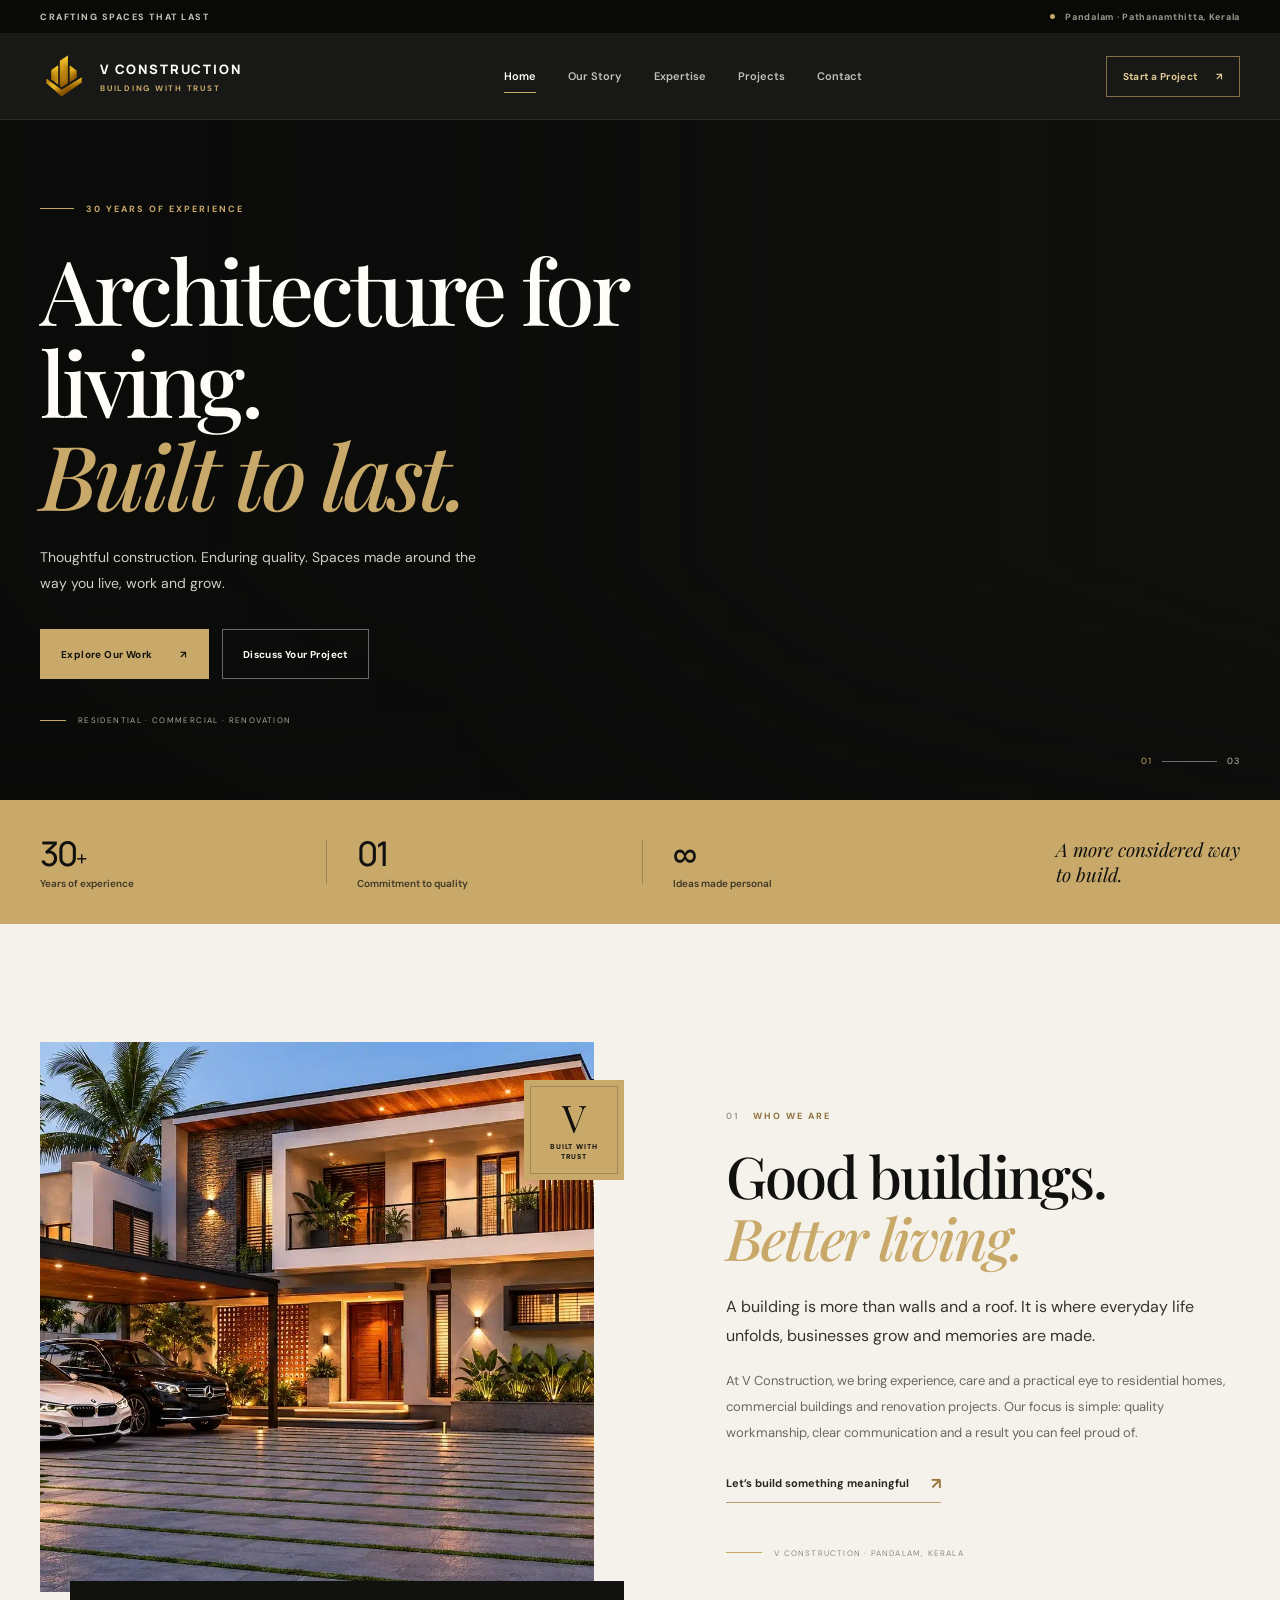
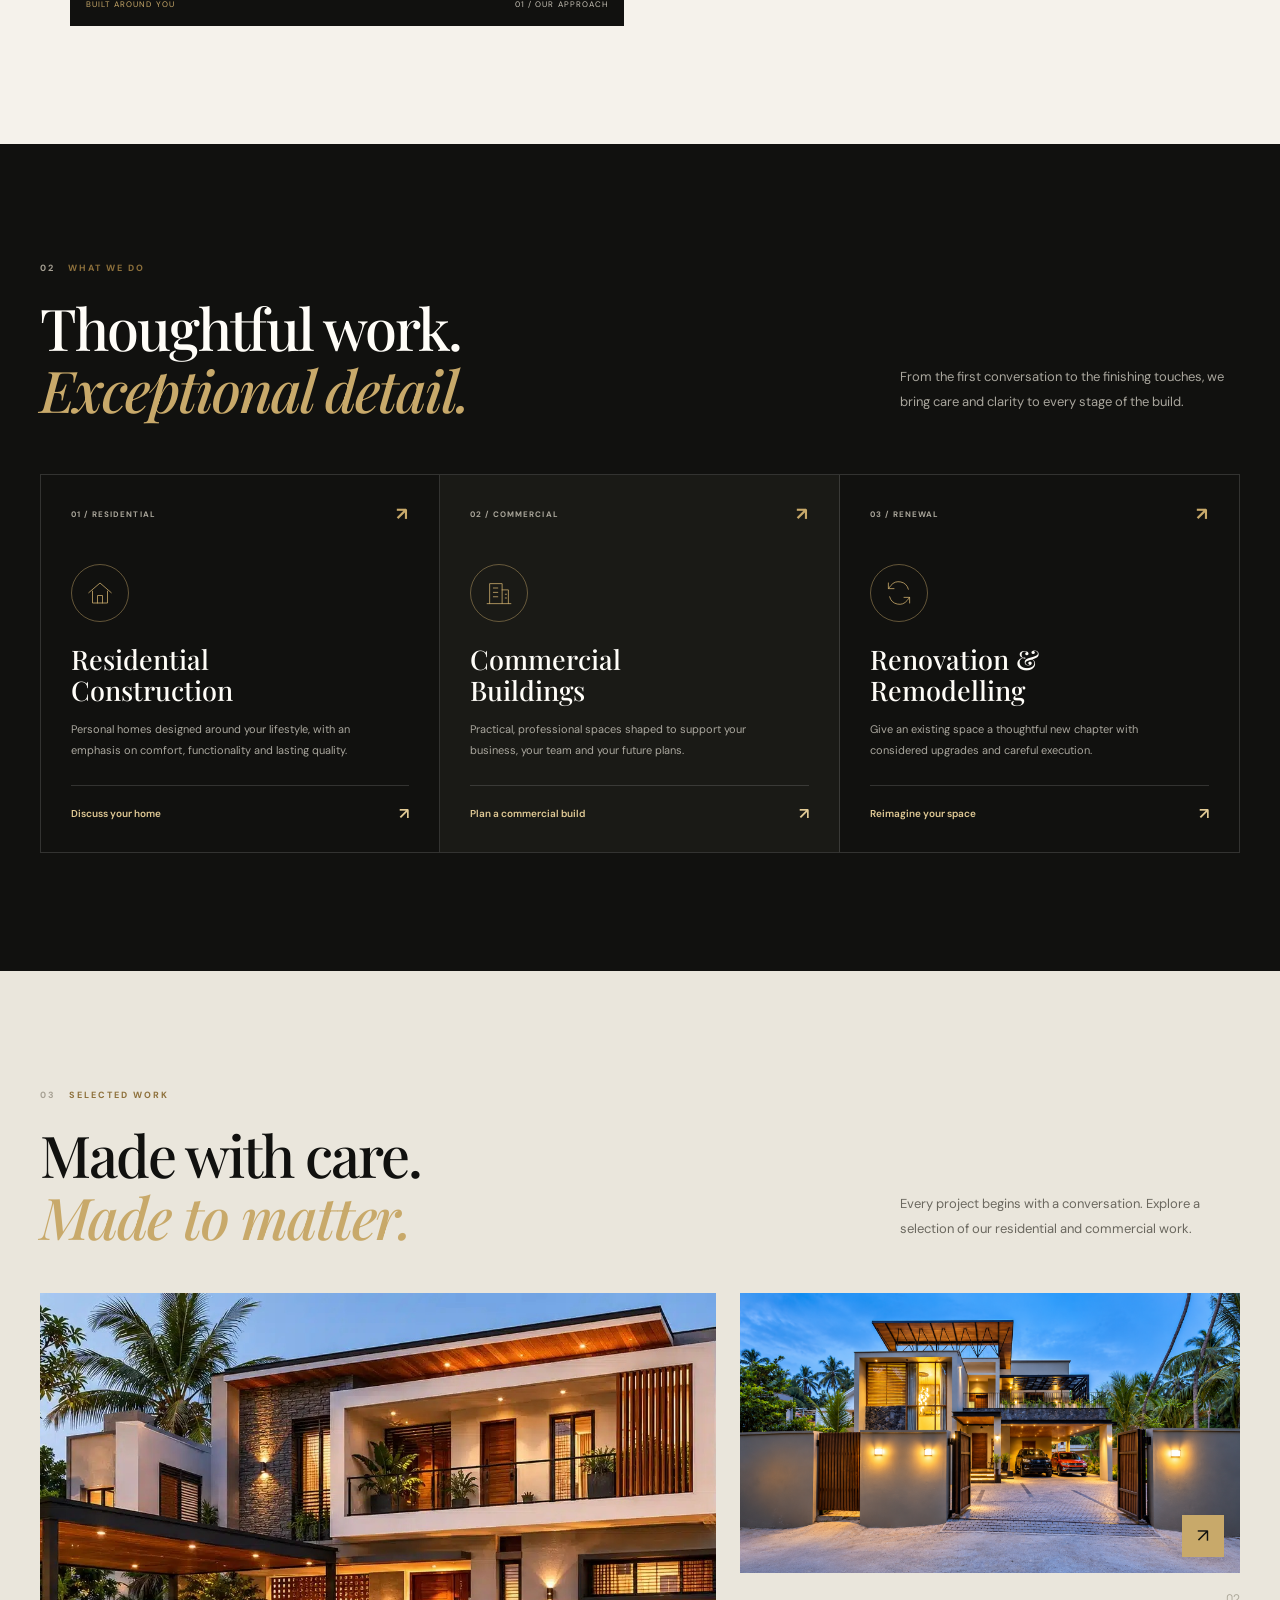
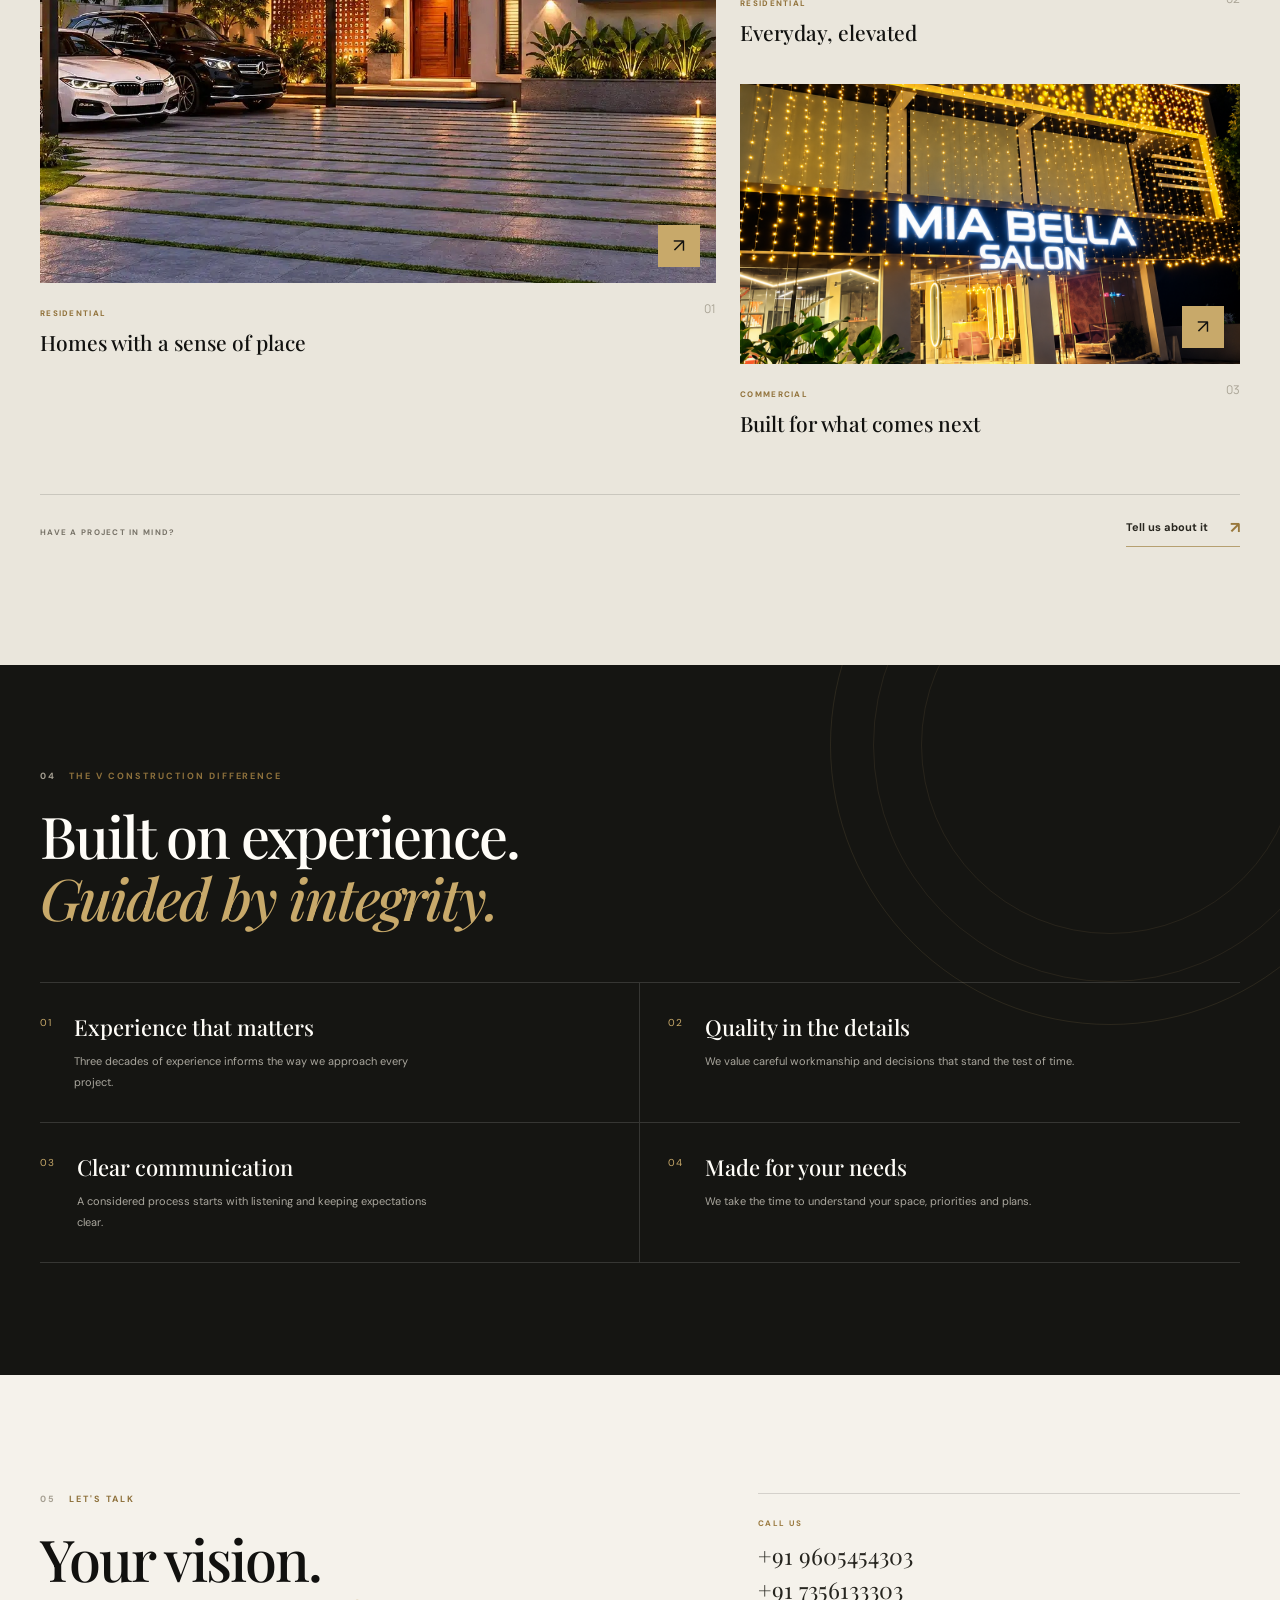
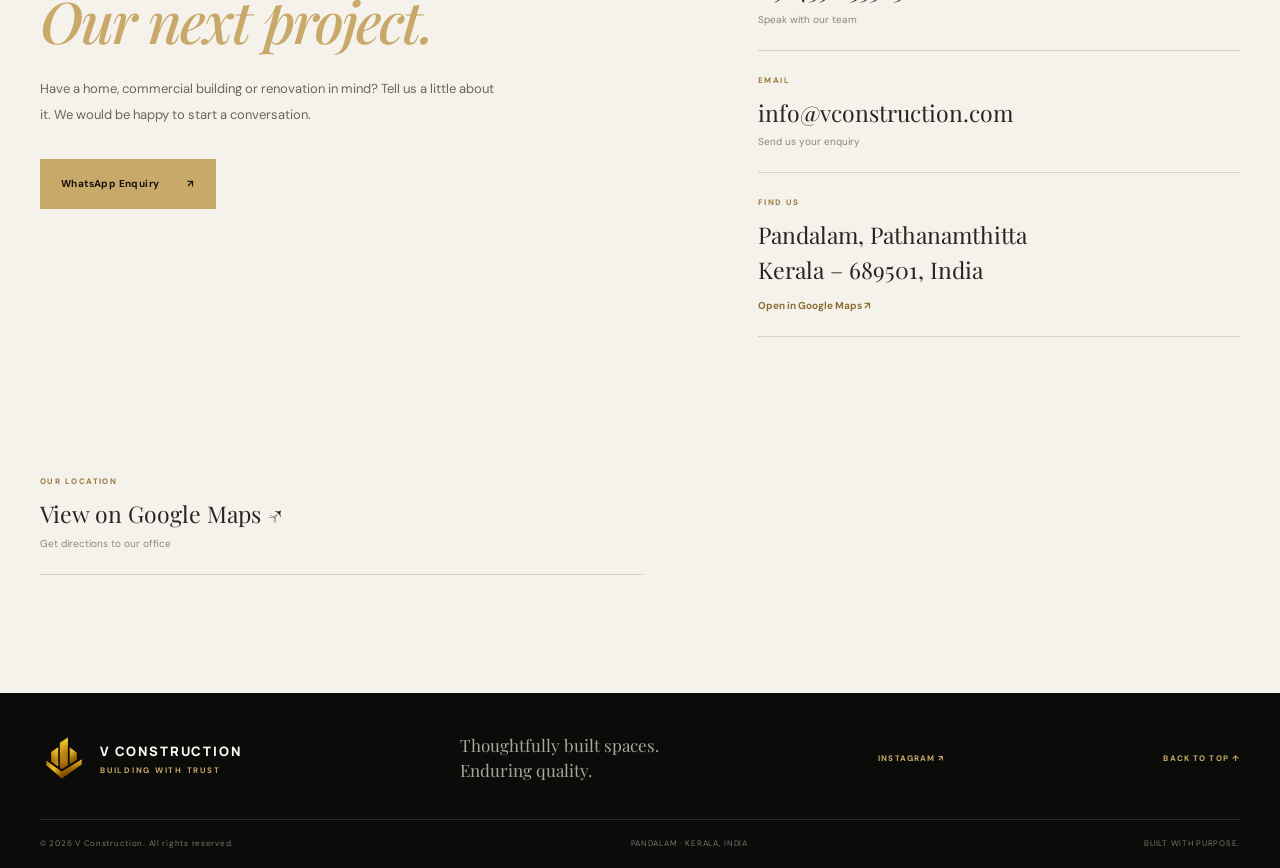
==== commit 931fa27d: "Add files via upload" ====
--- a/index.html
+++ b/index.html
@@ -190,6 +190,15 @@
           <div class="contact-detail"><span class="detail-label">EMAIL</span><a href="mailto:info@vconstruction.com">info@vconstruction.com</a><span class="detail-sub">Send us your enquiry</span></div>
           <div class="contact-detail"><span class="detail-label">FIND US</span><p>Pandalam, Pathanamthitta<br>Kerala – 689501, India</p><a class="detail-map" href="https://www.google.com/maps/search/?api=1&query=V+Construction+Pandalam+Pathanamthitta+Kerala" target="_blank" rel="noopener noreferrer">Open in Google Maps ↗</a></div>
         </div>
+      
+<div class="contact-detail">
+    <span class="detail-label">OUR LOCATION</span>
+    <a href="https://maps.app.goo.gl/Ax62zCnaTqfsuidy8?g_st=ic"
+       target="_blank"
+       rel="noopener noreferrer">
+        View on Google Maps ↗
+    </a>
+    <span class="detail-sub">Get directions to our office</span>
       </div>
     </section>
   </main>
